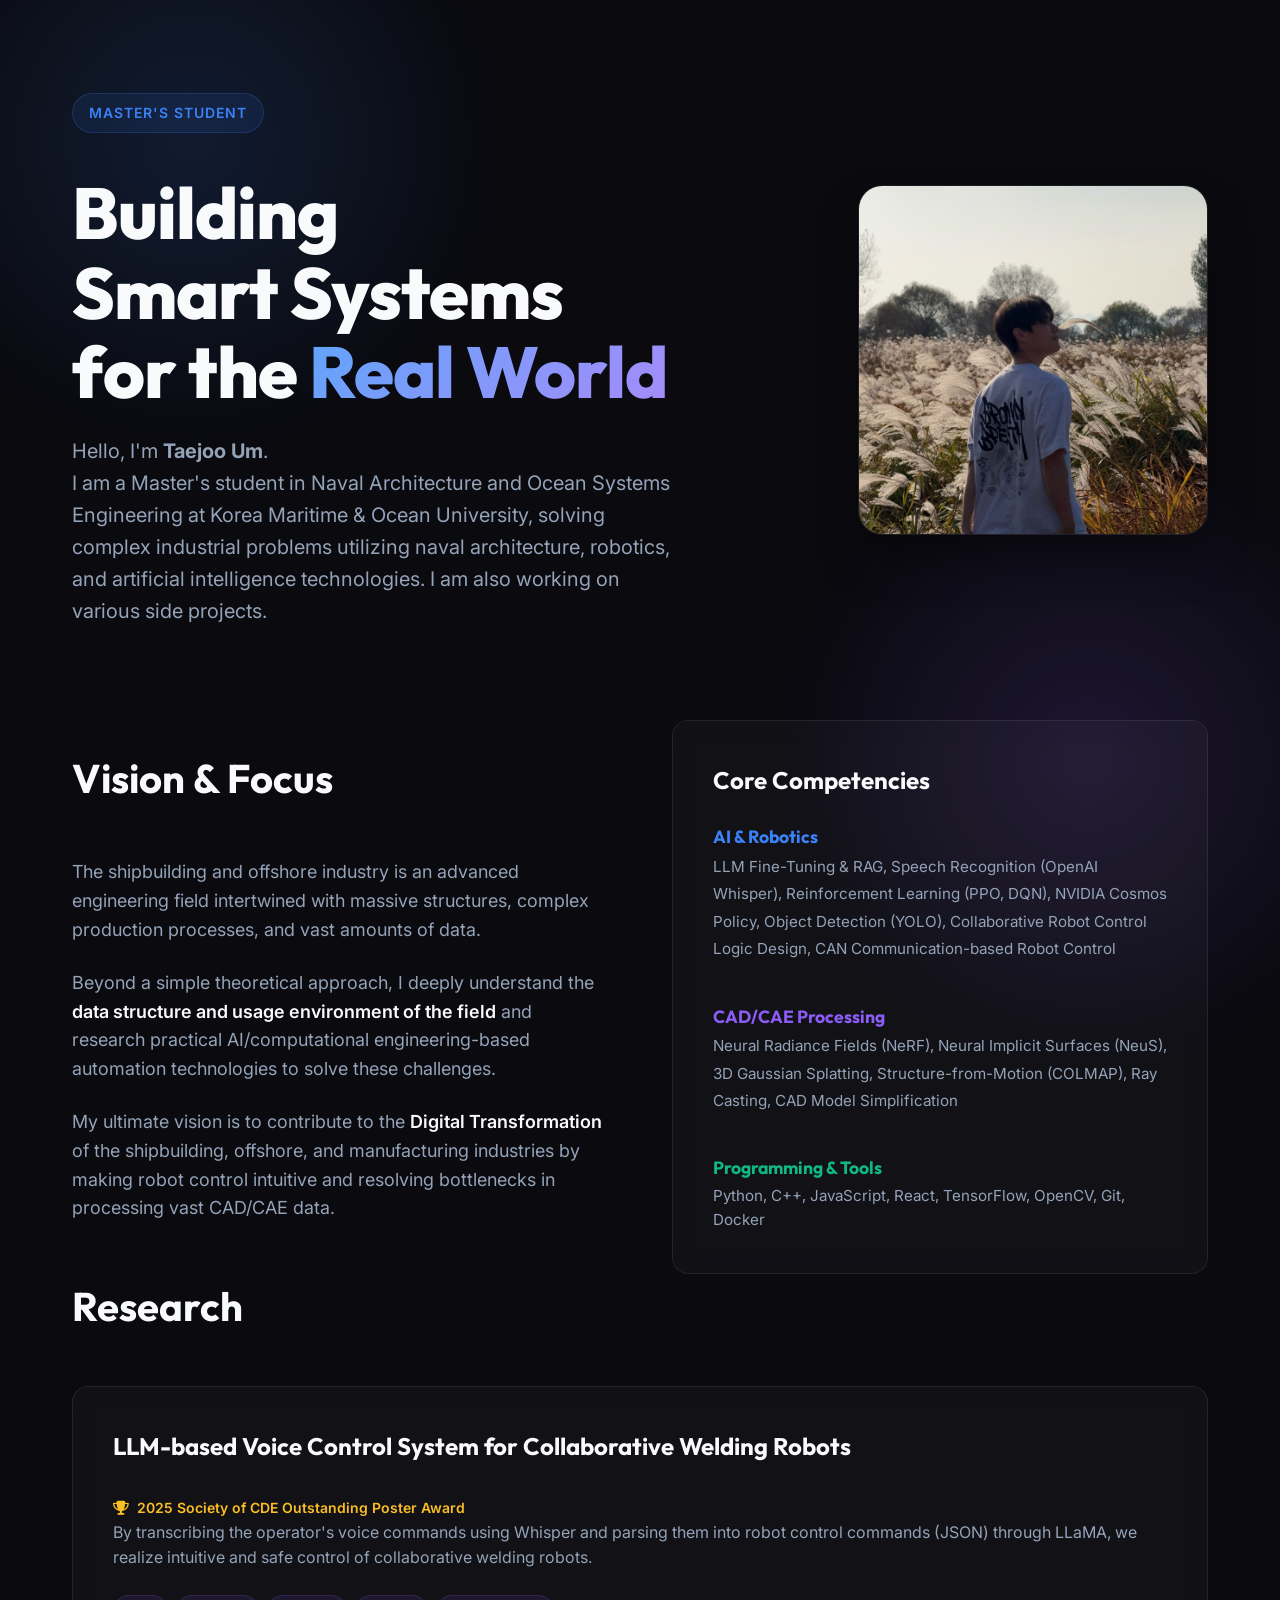
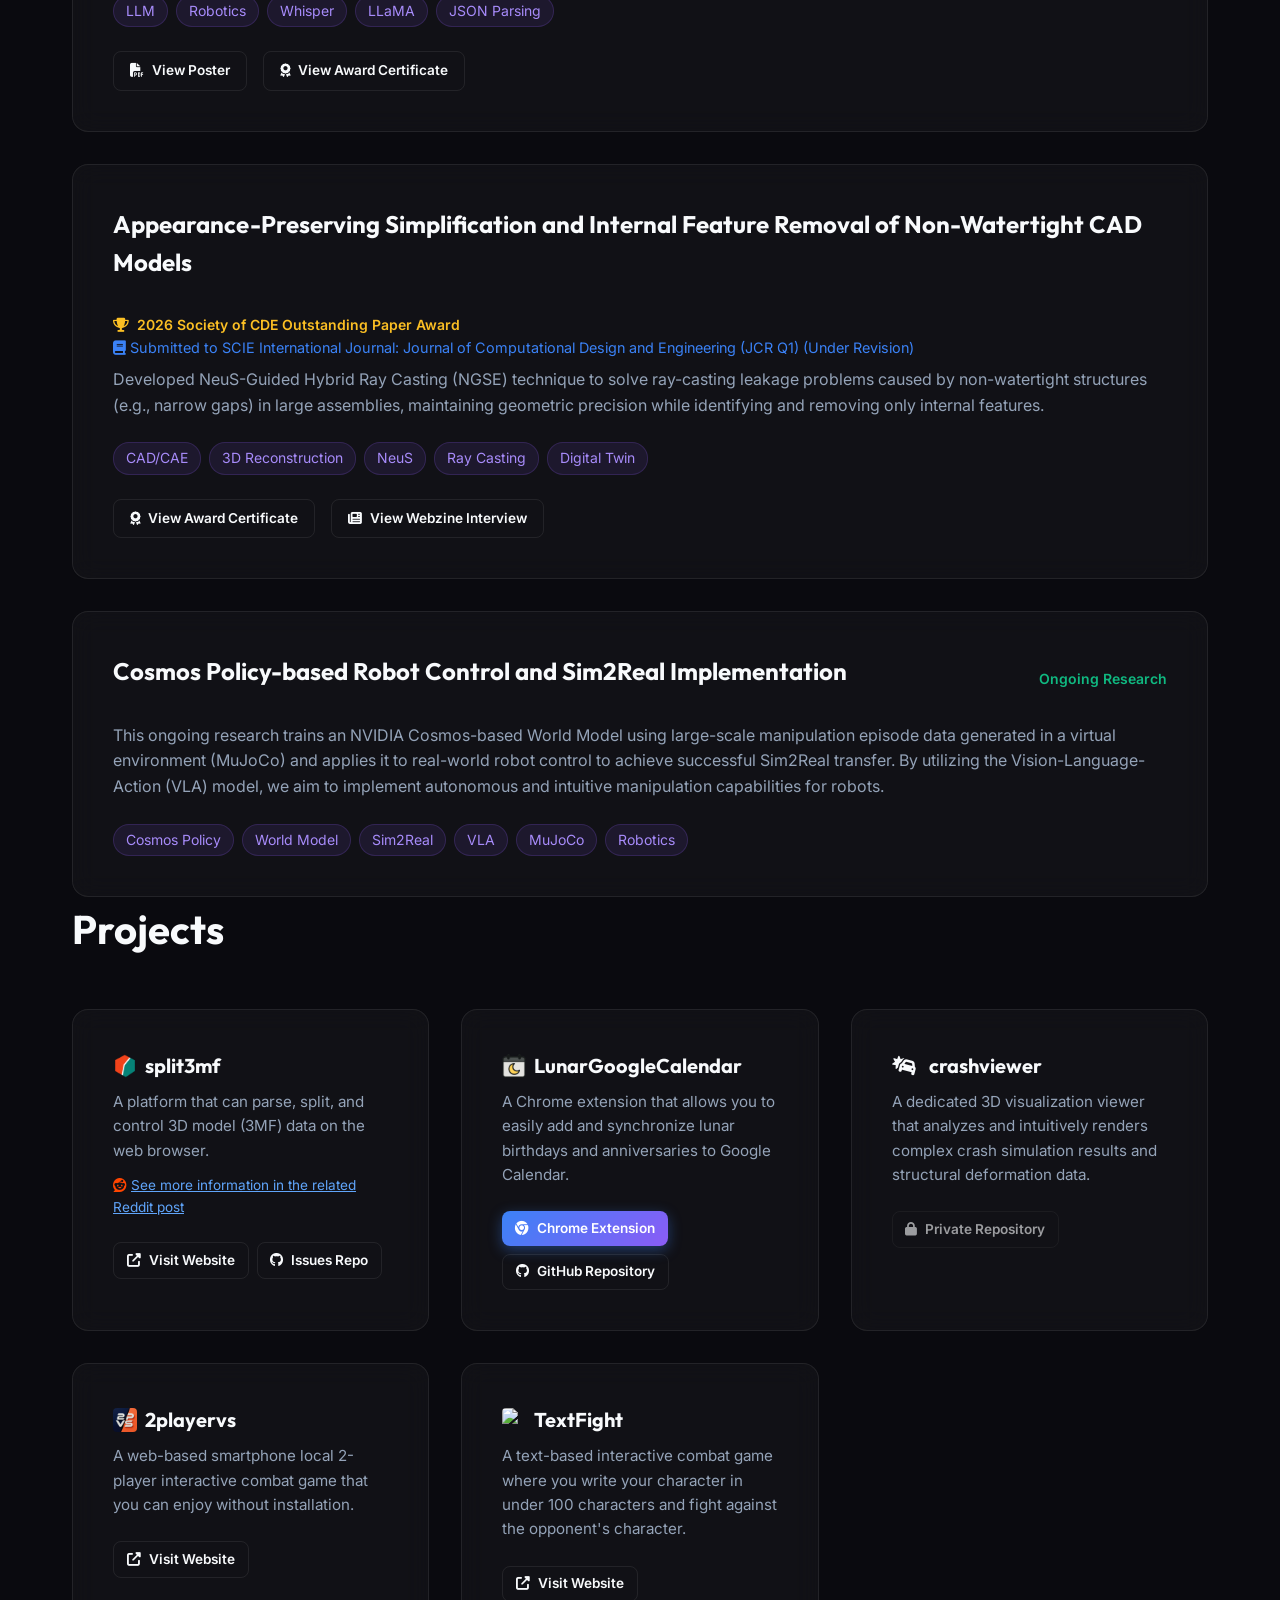
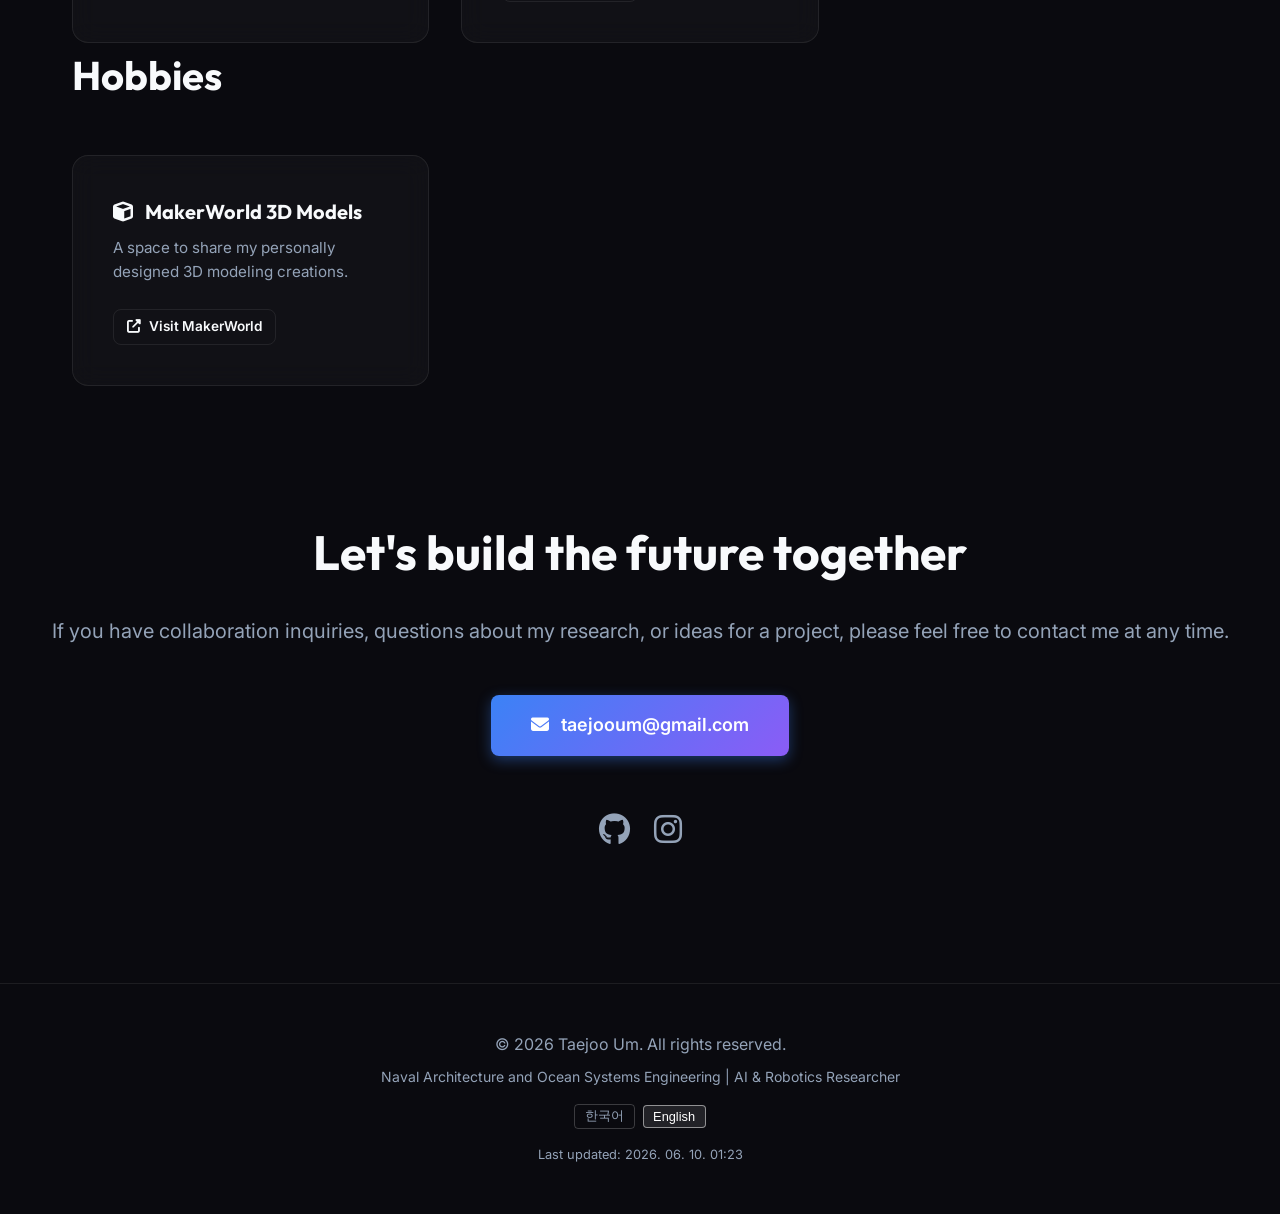
==== index.html @ 73b15ae3 "Adjust spacing in Core Competencies" ====
<!DOCTYPE html>
<html lang="ko">
<head>
    <meta charset="UTF-8">
    <meta name="viewport" content="width=device-width, initial-scale=1.0">
    <title>Taejoo Um | Portfolio</title>
    <meta name="description" content="Taejoo Um (엄태주) - 조선해양시스템공학전공 석사과정. AI 기반 로봇 제어 및 CAD/CAE 데이터 처리 연구 포트폴리오.">
    <link rel="stylesheet" href="index.css">
    <!-- FontAwesome for icons -->
    <link rel="stylesheet" href="https://cdnjs.cloudflare.com/ajax/libs/font-awesome/6.4.0/css/all.min.css">
    <style>
        html[lang="ko"] .lang-en { display: none !important; }
        html[lang="en"] .lang-ko { display: none !important; }
        
        .footer-lang-selector {
            display: flex;
            justify-content: center;
            align-items: center;
            margin-top: 1rem;
            gap: 0.5rem;
        }
        .footer-lang-btn {
            background: transparent;
            border: 1px solid rgba(255,255,255,0.2);
            color: var(--text-secondary);
            padding: 0.2rem 0.6rem;
            border-radius: 4px;
            cursor: pointer;
            font-size: 0.8rem;
            transition: all 0.3s ease;
        }
        .footer-lang-btn.active {
            background: rgba(255,255,255,0.1);
            color: white;
            border-color: rgba(255,255,255,0.5);
        }
        .footer-lang-btn:hover:not(.active) {
            color: white;
            border-color: rgba(255,255,255,0.4);
        }
    </style>
</head>
<body>
    <div class="bg-gradient-glow"></div>
    <div class="bg-gradient-glow-2"></div>



    <main>
        <!-- Hero Section -->
        <section class="hero container">
            <div class="hero-content">
                <div class="badge">Master's Student</div>
                <h1>Building <br>Smart Systems<br>for the <span class="gradient-text">Real World</span></h1>
                <p class="lang-ko">
                    안녕하세요, <strong>엄태주</strong>입니다.<br>
                    국립한국해양대학교 조선해양시스템공학전공 석사과정으로, 조선공학, 로봇공학, 인공지능 기술들을 활용해서 실제 산업 현장의 복잡한 문제를 해결합니다. 또한 여러 사이드 프로젝트를 진행중입니다.
                </p>
                <p class="lang-en">
                    Hello, I'm <strong>Taejoo Um</strong>.<br>
                    I am a Master's student in Naval Architecture and Ocean Systems Engineering at Korea Maritime & Ocean University, solving complex industrial problems utilizing naval architecture, robotics, and artificial intelligence technologies. I am also working on various side projects.
                </p>
            </div>
            <div class="profile-wrapper">
                <img src="profile.jpg" alt="엄태주 프로필 사진">
            </div>
        </section>

        <!-- Vision Section -->
        <section class="container vision-section">
            <div class="vision-grid">
                <div class="vision-text">
                    <h2 class="section-title">Vision & Focus</h2>
                    <p class="lang-ko">
                        조선해양 산업은 거대한 규모의 구조물, 복잡한 생산 공정, 방대한 데이터가 얽혀있는 고도화된 엔지니어링 분야입니다. 
                    </p>
                    <p class="lang-en">
                        The shipbuilding and offshore industry is an advanced engineering field intertwined with massive structures, complex production processes, and vast amounts of data.
                    </p>
                    <p class="lang-ko">
                        저는 단순한 이론적 접근을 넘어, <span class="highlight">현장의 데이터 구조와 사용 환경을 깊이 이해</span>하고 이를 해결할 수 있는 실용적인 인공지능/계산공학 기반 자동화 기술을 연구합니다.
                    </p>
                    <p class="lang-en">
                        Beyond a simple theoretical approach, I deeply understand the <span class="highlight">data structure and usage environment of the field</span> and research practical AI/computational engineering-based automation technologies to solve these challenges.
                    </p>
                    <p class="lang-ko">
                        로봇 제어를 직관적으로 바꾸고, 방대한 CAD/CAE 데이터 처리 병목을 해소함으로써 조선해양 및 제조 산업의 <span class="highlight">디지털 전환(Digital Transformation)</span>에 기여하는 것이 저의 궁극적인 비전입니다.
                    </p>
                    <p class="lang-en">
                        My ultimate vision is to contribute to the <span class="highlight">Digital Transformation</span> of the shipbuilding, offshore, and manufacturing industries by making robot control intuitive and resolving bottlenecks in processing vast CAD/CAE data.
                    </p>
                </div>
                
                <div class="glass-card">
                    <h3 style="font-size: 1.5rem; margin-bottom: 1.5rem;">
                        <span class="lang-ko">핵심 역량</span>
                        <span class="lang-en">Core Competencies</span>
                    </h3>
                    
                    <div style="margin-bottom: 2.5rem;">
                        <h4 style="color: var(--accent-1); margin-bottom: 0.1rem; font-size: 1.1rem;">AI & Robotics</h4>
                        <p style="color: var(--text-secondary); font-size: 0.95rem; line-height: 1.8;" class="lang-ko">LLM Fine-Tuning & RAG, Speech Recognition (OpenAI Whisper), 강화학습 (PPO, DQN), NVIDIA Cosmos Policy, 객체 탐지 (YOLO), 협동 로봇 제어 로직 설계, CAN 통신 기반 로봇 제어</p>
                        <p style="color: var(--text-secondary); font-size: 0.95rem; line-height: 1.8;" class="lang-en">LLM Fine-Tuning & RAG, Speech Recognition (OpenAI Whisper), Reinforcement Learning (PPO, DQN), NVIDIA Cosmos Policy, Object Detection (YOLO), Collaborative Robot Control Logic Design, CAN Communication-based Robot Control</p>
                    </div>
                    
                    <div style="margin-bottom: 2.5rem;">
                        <h4 style="color: var(--accent-2); margin-bottom: 0.1rem; font-size: 1.1rem;">CAD/CAE Processing</h4>
                        <p style="color: var(--text-secondary); font-size: 0.95rem; line-height: 1.8;" class="lang-ko">Neural Radiance Fields (NeRF), Neural Implicit Surfaces (NeuS), 3D Gaussian Splatting, Structure-from-Motion (COLMAP), Ray Casting, CAD 데이터 경량화</p>
                        <p style="color: var(--text-secondary); font-size: 0.95rem; line-height: 1.8;" class="lang-en">Neural Radiance Fields (NeRF), Neural Implicit Surfaces (NeuS), 3D Gaussian Splatting, Structure-from-Motion (COLMAP), Ray Casting, CAD Model Simplification</p>
                    </div>
                    
                    <div>
                        <h4 style="color: #10b981; margin-bottom: 0.1rem; font-size: 1.1rem;">Programming & Tools</h4>
                        <p style="color: var(--text-secondary); font-size: 0.95rem;">Python, C++, JavaScript, React, TensorFlow, OpenCV, Git, Docker</p>
                    </div>
                </div>
            </div>
        </section>

        <!-- Research Tracks -->
        <section id="research" class="container">
            <h2 class="section-title">Research</h2>
            <div class="research-grid">
                
                <!-- Research 1 -->
                <div class="glass-card research-card">
                    <div style="display: flex; justify-content: space-between; align-items: flex-start; flex-wrap: wrap;">
                        <h3>
                            <span class="lang-ko">LLM 기반 협동 용접 로봇 음성 제어 시스템</span>
                            <span class="lang-en">LLM-based Voice Control System for Collaborative Welding Robots</span>
                        </h3>
                        <div class="award-badge">
                            <i class="fas fa-trophy"></i> 
                            <span class="lang-ko">2025 한국CDE학회 우수포스터상</span>
                            <span class="lang-en">2025 Society of CDE Outstanding Poster Award</span>
                        </div>
                    </div>
                    <p class="lang-ko">
                        작업자의 음성 명령을 Whisper로 텍스트화하고 LLaMA를 통해 로봇 제어 명령(JSON)으로 파싱하여, 직관적이고 안전한 협동 용접 로봇 제어를 실현합니다.
                    </p>
                    <p class="lang-en">
                        By transcribing the operator's voice commands using Whisper and parsing them into robot control commands (JSON) through LLaMA, we realize intuitive and safe control of collaborative welding robots.
                    </p>
                    <div class="tag-list">
                        <span class="tag">LLM</span>
                        <span class="tag">Robotics</span>
                        <span class="tag">Whisper</span>
                        <span class="tag">LLaMA</span>
                        <span class="tag">JSON Parsing</span>
                    </div>
                    <div style="margin-top: 1.5rem; display: flex; gap: 1rem; flex-wrap: wrap;">
                        <a href="2025_cde_poster.pdf" target="_blank" class="btn btn-secondary" style="font-size: 0.85rem; padding: 0.5rem 1rem;">
                            <i class="fas fa-file-pdf" style="margin-right: 0.5rem;"></i>
                            <span class="lang-ko">포스터 보기</span><span class="lang-en">View Poster</span>
                        </a>
                        <a href="2025_cde_poster_award.pdf" target="_blank" class="btn btn-secondary" style="font-size: 0.85rem; padding: 0.5rem 1rem;">
                            <i class="fas fa-award" style="margin-right: 0.5rem;"></i>
                            <span class="lang-ko">우수포스터 상장 보기</span><span class="lang-en">View Award Certificate</span>
                        </a>
                    </div>
                </div>

                <!-- Research 2 -->
                <div class="glass-card research-card">
                    <div style="display: flex; justify-content: space-between; align-items: flex-start; flex-wrap: wrap;">
                        <h3>
                            <span class="lang-ko">비수밀 CAD 모델의 외관 보존형 경량화 및 내부 형상 제거</span>
                            <span class="lang-en">Appearance-Preserving Simplification and Internal Feature Removal of Non-Watertight CAD Models</span>
                        </h3>
                        <div class="award-badge">
                            <i class="fas fa-trophy"></i> 
                            <span class="lang-ko">2026 한국CDE학회 우수논문상</span>
                            <span class="lang-en">2026 Society of CDE Outstanding Paper Award</span>
                        </div>
                    </div>
                    <p style="margin-bottom: 0.5rem; font-size: 0.9rem; color: var(--accent-1);">
                        <i class="fas fa-book"></i> 
                        <span class="lang-ko">SCIE급 국제학술지 Journal of Computational Design and Engineering (JCR Q1) 투고 (Revision 단계)</span>
                        <span class="lang-en">Submitted to SCIE International Journal: Journal of Computational Design and Engineering (JCR Q1) (Under Revision)</span>
                    </p>
                    <p class="lang-ko">
                        대규모 조립체의 비수밀 구조(미세한 틈 등)에 의한 레이캐스팅 누수 문제를 해결하는 NeuS 가이드 하이브리드 레이캐스팅(NGSE) 기법을 개발하여, 기하학적 정밀도 유지 및 내부 형상만 식별하여 제거합니다.
                    </p>
                    <p class="lang-en">
                        Developed NeuS-Guided Hybrid Ray Casting (NGSE) technique to solve ray-casting leakage problems caused by non-watertight structures (e.g., narrow gaps) in large assemblies, maintaining geometric precision while identifying and removing only internal features.
                    </p>
                    <div class="tag-list">
                        <span class="tag">CAD/CAE</span>
                        <span class="tag">3D Reconstruction</span>
                        <span class="tag">NeuS</span>
                        <span class="tag">Ray Casting</span>
                        <span class="tag">Digital Twin</span>
                    </div>
                    <div style="margin-top: 1.5rem; display: flex; gap: 1rem; flex-wrap: wrap;">
                        <a href="2026_cde_paper_award.pdf" target="_blank" class="btn btn-secondary" style="font-size: 0.85rem; padding: 0.5rem 1rem;">
                            <i class="fas fa-award" style="margin-right: 0.5rem;"></i>
                            <span class="lang-ko">우수논문 상장 보기</span><span class="lang-en">View Award Certificate</span>
                        </a>
                        <a href="https://webzine.cde.or.kr/webzine/sub.html?md_no=248" target="_blank" class="btn btn-secondary" style="font-size: 0.85rem; padding: 0.5rem 1rem;">
                            <i class="fas fa-newspaper" style="margin-right: 0.5rem;"></i>
                            <span class="lang-ko">웹진 인터뷰 기사 보기</span><span class="lang-en">View Webzine Interview</span>
                        </a>
                    </div>
                </div>

                <!-- Research 3 -->
                <div class="glass-card research-card">
                    <div style="display: flex; justify-content: space-between; align-items: flex-start; flex-wrap: wrap;">
                        <h3>
                            <span class="lang-ko">Cosmos Policy 기반 로봇 제어 및 Sim2Real 구현</span>
                            <span class="lang-en">Cosmos Policy-based Robot Control and Sim2Real Implementation</span>
                        </h3>
                        <div class="award-badge" style="background: transparent; color: #10b981; border: none; padding-left: 0; padding-right: 0;">
                            <span class="lang-ko">진행 중인 연구</span>
                            <span class="lang-en">Ongoing Research</span>
                        </div>
                    </div>
                    <p class="lang-ko" style="margin-top: 1rem;">
                        가상 환경(MuJoCo)에서 생성된 대규모 조작 에피소드 데이터를 통해 NVIDIA Cosmos 기반의 월드 모델(World Model)을 학습시키고, 이를 실제 환경의 로봇 제어에 적용하여 성공적인 Sim2Real 전이를 달성하는 연구입니다. 비전-언어-행동(VLA) 모델을 활용하여 로봇의 자율적이고 직관적인 조작 능력을 구현하는 것을 목표로 현재 진행 중입니다.
                    </p>
                    <p class="lang-en" style="margin-top: 1rem;">
                        This ongoing research trains an NVIDIA Cosmos-based World Model using large-scale manipulation episode data generated in a virtual environment (MuJoCo) and applies it to real-world robot control to achieve successful Sim2Real transfer. By utilizing the Vision-Language-Action (VLA) model, we aim to implement autonomous and intuitive manipulation capabilities for robots.
                    </p>
                    <div class="tag-list">
                        <span class="tag">Cosmos Policy</span>
                        <span class="tag">World Model</span>
                        <span class="tag">Sim2Real</span>
                        <span class="tag">VLA</span>
                        <span class="tag">MuJoCo</span>
                        <span class="tag">Robotics</span>
                    </div>
                </div>

            </div>
        </section>

        <!-- Projects Grid -->
        <section id="projects" class="container">
            <h2 class="section-title">Projects</h2>
            <div class="projects-grid">
                
                <div class="glass-card project-card">
                    <h3 style="display: flex; align-items: center;"><img src="site-logo.png" alt="split3mf Logo" style="width: 1.5rem; height: 1.5rem; margin-right: 0.5rem; border-radius: 4px;"> split3mf</h3>
                    <p style="margin-bottom: 0.75rem;" class="lang-ko">웹 브라우저 상에서 3D 모델(3MF) 데이터를 파싱하고 분할/제어할 수 있는 플랫폼입니다.</p>
                    <p style="margin-bottom: 0.75rem;" class="lang-en">A platform that can parse, split, and control 3D model (3MF) data on the web browser.</p>
                    <p style="font-size: 0.85rem; margin-bottom: 1.5rem;">
                        <i class="fab fa-reddit" style="color: #ff4500;"></i> 
                        <a href="https://www.reddit.com/r/BambuLab/comments/1u0bobr/browserbased_tool_for_splitting_painted_3mf/" target="_blank" style="color: #60a5fa; text-decoration: underline;">
                            <span class="lang-ko">관련 Reddit 게시글에서 더 많은 정보 보기</span>
                            <span class="lang-en">See more information in the related Reddit post</span>
                        </a>
                    </p>
                    <div style="display: flex; gap: 0.5rem; flex-wrap: wrap;">
                        <a href="https://split3mf.com" target="_blank" class="btn btn-secondary" style="font-size: 0.85rem; padding: 0.4rem 0.8rem; width: auto;">
                            <i class="fas fa-external-link-alt" style="margin-right: 0.5rem;"></i>
                            <span class="lang-ko">웹사이트 방문</span><span class="lang-en">Visit Website</span>
                        </a>
                        <a href="https://github.com/utj947/split3mf-issues" target="_blank" class="btn btn-secondary" style="font-size: 0.85rem; padding: 0.4rem 0.8rem; width: auto;">
                            <i class="fab fa-github" style="margin-right: 0.5rem;"></i>
                            <span class="lang-ko">이슈 레포지토리</span><span class="lang-en">Issues Repo</span>
                        </a>
                    </div>
                </div>

                <div class="glass-card project-card">
                    <h3 style="display: flex; align-items: center;"><img src="Lunar2Googlecalendar/icons/icon128.png" alt="LunarGoogleCalendar Logo" style="width: 1.5rem; height: 1.5rem; margin-right: 0.5rem; border-radius: 4px;"> LunarGoogleCalendar</h3>
                    <p style="margin-bottom: 1.5rem;" class="lang-ko">음력 생일 및 기념일을 구글 캘린더에 간편하게 추가하고 동기화할 수 있는 크롬 확장 프로그램입니다.</p>
                    <p style="margin-bottom: 1.5rem;" class="lang-en">A Chrome extension that allows you to easily add and synchronize lunar birthdays and anniversaries to Google Calendar.</p>
                    <div style="display: flex; gap: 0.5rem; flex-wrap: wrap;">
                        <a href="https://chromewebstore.google.com/detail/%EC%9D%8C%EB%A0%A5-%EC%83%9D%EC%9D%BC-%EA%B5%AC%EA%B8%80%EC%BA%98%EB%A6%B0%EB%8D%94-%EC%B6%94%EA%B0%80%EA%B8%B0/mgogeiiklhbnfgbpmpbebaidhgngikhj?hl=ko&utm_source=ext_sidebar" target="_blank" class="btn btn-primary" style="font-size: 0.85rem; padding: 0.4rem 0.8rem; width: auto;">
                            <i class="fab fa-chrome" style="margin-right: 0.5rem;"></i>
                            <span class="lang-ko">Chrome 확장 앱</span><span class="lang-en">Chrome Extension</span>
                        </a>
                        <a href="https://github.com/utj947/lunargooglecalendar" target="_blank" class="btn btn-secondary" style="font-size: 0.85rem; padding: 0.4rem 0.8rem; width: auto;">
                            <i class="fab fa-github" style="margin-right: 0.5rem;"></i>
                            <span class="lang-ko">GitHub 레포지토리</span><span class="lang-en">GitHub Repository</span>
                        </a>
                    </div>
                </div>

                <div class="glass-card project-card">
                    <h3><i class="fas fa-car-crash" style="margin-right: 0.5rem;"></i> crashviewer</h3>
                    <p style="margin-bottom: 1.5rem;" class="lang-ko">복잡한 충돌 시뮬레이션 결과와 구조 변형 데이터를 분석하고 직관적으로 렌더링하는 3D 시각화 전용 뷰어입니다.</p>
                    <p style="margin-bottom: 1.5rem;" class="lang-en">A dedicated 3D visualization viewer that analyzes and intuitively renders complex crash simulation results and structural deformation data.</p>
                    <div style="display: flex; gap: 0.5rem; flex-wrap: wrap;">
                        <span class="btn btn-secondary" style="font-size: 0.85rem; padding: 0.4rem 0.8rem; width: auto; opacity: 0.6; cursor: not-allowed;"><i class="fas fa-lock" style="margin-right: 0.5rem;"></i>Private Repository</span>
                    </div>
                </div>

                <div class="glass-card project-card">
                    <h3 style="display: flex; align-items: center;"><img src="2pvs_logo.jpg" alt="2playervs Logo" style="width: 1.5rem; height: 1.5rem; margin-right: 0.5rem; border-radius: 4px;"> 2playervs</h3>
                    <p style="margin-bottom: 1.5rem;" class="lang-ko">별도 설치 없이 즐길 수 있는 웹 기반 스마트폰 로컬 2인용 인터랙티브 대전 게임입니다.</p>
                    <p style="margin-bottom: 1.5rem;" class="lang-en">A web-based smartphone local 2-player interactive combat game that you can enjoy without installation.</p>
                    <div style="display: flex; gap: 0.5rem; flex-wrap: wrap;">
                        <a href="https://2playervs.com" target="_blank" class="btn btn-secondary" style="font-size: 0.85rem; padding: 0.4rem 0.8rem; width: auto;">
                            <i class="fas fa-external-link-alt" style="margin-right: 0.5rem;"></i>
                            <span class="lang-ko">웹사이트 방문</span><span class="lang-en">Visit Website</span>
                        </a>
                    </div>
                </div>

                <div class="glass-card project-card">
                    <h3 style="display: flex; align-items: center;"><img src="https://textfight.io/favicon.ico" alt="TextFight Logo" style="width: 1.5rem; height: 1.5rem; margin-right: 0.5rem; border-radius: 4px;"> TextFight</h3>
                    <p style="margin-bottom: 1.5rem;" class="lang-ko">100글자 이내로 자신의 캐릭터를 적고, 상대가 적은 캐릭터와 텍스트 기반의 인터랙티브 대전 게임입니다.</p>
                    <p style="margin-bottom: 1.5rem;" class="lang-en">A text-based interactive combat game where you write your character in under 100 characters and fight against the opponent's character.</p>
                    <div style="display: flex; gap: 0.5rem; flex-wrap: wrap;">
                        <a href="https://textfight.io" target="_blank" class="btn btn-secondary" style="font-size: 0.85rem; padding: 0.4rem 0.8rem; width: auto;">
                            <i class="fas fa-external-link-alt" style="margin-right: 0.5rem;"></i>
                            <span class="lang-ko">웹사이트 방문</span><span class="lang-en">Visit Website</span>
                        </a>
                    </div>
                </div>

            </div>
        </section>

        <!-- Hobbies Section -->
        <section id="hobbies" class="container">
            <h2 class="section-title">Hobbies</h2>
            <div class="projects-grid">
                <div class="glass-card project-card">
                    <h3><i class="fas fa-cube" style="margin-right: 0.5rem;"></i> MakerWorld 3D Models</h3>
                    <p style="margin-bottom: 1.5rem;" class="lang-ko">개인적으로 디자인한 3D 모델링 창작물을 공유하는 공간입니다.</p>
                    <p style="margin-bottom: 1.5rem;" class="lang-en">A space to share my personally designed 3D modeling creations.</p>
                    <div style="display: flex; gap: 0.5rem; flex-wrap: wrap;">
                        <a href="https://makerworld.com/ko/@TaeJoo" target="_blank" class="btn btn-secondary" style="font-size: 0.85rem; padding: 0.4rem 0.8rem; width: auto;">
                            <i class="fas fa-external-link-alt" style="margin-right: 0.5rem;"></i>
                            <span class="lang-ko">MakerWorld 방문</span><span class="lang-en">Visit MakerWorld</span>
                        </a>
                    </div>
                </div>
            </div>
        </section>

        <!-- Contact Section -->
        <section id="contact" class="container contact-section">
            <h2>Let's build the future together</h2>
            <p class="lang-ko">협업 문의, 연구 내용 관련 질문, 또는 프로젝트에 대한 아이디어가 있으시다면 언제든 연락주세요.</p>
            <p class="lang-en">If you have collaboration inquiries, questions about my research, or ideas for a project, please feel free to contact me at any time.</p>
            <a href="mailto:taejooum@gmail.com" class="btn btn-primary" style="font-size: 1.125rem; padding: 1rem 2.5rem;">
                <i class="fas fa-envelope" style="margin-right: 0.75rem;"></i> taejooum@gmail.com
            </a>
            <div style="margin-top: 3rem; display: flex; justify-content: center; gap: 1.5rem;">
                <a href="https://github.com/utj947" target="_blank" style="color: var(--text-secondary); font-size: 2rem;">
                    <i class="fab fa-github hover:text-white transition-colors"></i>
                </a>
                <a href="https://www.instagram.com/joo._.taejoo?igsh=eXQ4dWJzZmVuMDI4&utm_source=qr" target="_blank" style="color: var(--text-secondary); font-size: 2rem;">
                    <i class="fab fa-instagram hover:text-white transition-colors"></i>
                </a>
            </div>
        </section>

    </main>

    <footer>
        <div class="container">
            <p>&copy; 2026 Taejoo Um. All rights reserved.</p>
            <p style="font-size: 0.875rem; margin-top: 0.5rem;">
                Naval Architecture and Ocean Systems Engineering | AI & Robotics Researcher
            </p>
            <div class="footer-lang-selector">
                <button class="footer-lang-btn active" onclick="setLanguage('ko')" id="btn-ko">한국어</button>
                <button class="footer-lang-btn" onclick="setLanguage('en')" id="btn-en">English</button>
            </div>
            <p id="last-updated" style="font-size: 0.8rem; color: var(--text-secondary); text-align: center; margin-top: 1rem;">
                <span class="lang-ko">마지막 업데이트 : 2026. 06. 10. 01:23</span>
                <span class="lang-en">Last updated: 2026. 06. 10. 01:23</span>
            </p>
        </div>
    </footer>

    <script>
        function setLanguage(lang) {
            document.documentElement.lang = lang;
            if (lang === 'ko') {
                document.getElementById('btn-ko').classList.add('active');
                document.getElementById('btn-en').classList.remove('active');
            } else {
                document.getElementById('btn-en').classList.add('active');
                document.getElementById('btn-ko').classList.remove('active');
            }
            
            // Save preference to localStorage
            try {
                localStorage.setItem('preferredLanguage', lang);
            } catch(e) {}
        }
        
        // Load preference on start
        window.addEventListener('DOMContentLoaded', () => {
            let targetLang = 'en'; // Default to English
            
            // Check browser language first
            const browserLang = navigator.language || navigator.userLanguage || '';
            if (browserLang.toLowerCase().startsWith('ko')) {
                targetLang = 'ko';
            }
            
            // Override with user preference if it exists
            try {
                const savedLang = localStorage.getItem('preferredLanguage');
                if (savedLang === 'ko' || savedLang === 'en') {
                    targetLang = savedLang;
                }
            } catch(e) {}
            
            setLanguage(targetLang);
        });
    </script>
</body>
</html>
---- index.css ----
@import url('https://fonts.googleapis.com/css2?family=Inter:wght@300;400;500;600;700;800&family=Outfit:wght@400;600;800&display=swap');

:root {
  --bg-primary: #0a0a0f;
  --bg-secondary: #12131c;
  --text-primary: #f8fafc;
  --text-secondary: #94a3b8;
  --accent-1: #3b82f6;
  --accent-2: #8b5cf6;
  --glass-bg: rgba(255, 255, 255, 0.03);
  --glass-border: rgba(255, 255, 255, 0.08);
}

* {
  margin: 0;
  padding: 0;
  box-sizing: border-box;
}

body {
  font-family: 'Inter', sans-serif;
  background-color: var(--bg-primary);
  color: var(--text-primary);
  line-height: 1.6;
  overflow-x: hidden;
}

h1, h2, h3, h4, h5, h6 {
  font-family: 'Outfit', sans-serif;
}

a {
  text-decoration: none;
  color: inherit;
  transition: all 0.3s ease;
}

.container {
  max-width: 1200px;
  margin: 0 auto;
  padding: 0 2rem;
}

/* Background Effects */
.bg-gradient-glow {
  position: fixed;
  top: -20vh;
  left: -10vw;
  width: 50vw;
  height: 50vw;
  background: radial-gradient(circle, rgba(59, 130, 246, 0.15) 0%, rgba(10, 10, 15, 0) 70%);
  border-radius: 50%;
  z-index: -1;
  pointer-events: none;
}

.bg-gradient-glow-2 {
  position: fixed;
  bottom: -20vh;
  right: -10vw;
  width: 50vw;
  height: 50vw;
  background: radial-gradient(circle, rgba(139, 92, 246, 0.15) 0%, rgba(10, 10, 15, 0) 70%);
  border-radius: 50%;
  z-index: -1;
  pointer-events: none;
}

/* Header & Nav */
header {
  padding: 2rem 0;
  position: relative;
  z-index: 10;
}

.nav-container {
  display: flex;
  justify-content: space-between;
  align-items: center;
}

.logo {
  font-size: 1.5rem;
  font-weight: 800;
  letter-spacing: -0.5px;
  background: linear-gradient(to right, var(--text-primary), var(--text-secondary));
  -webkit-background-clip: text;
  -webkit-text-fill-color: transparent;
}

/* Hero Section */
.hero {
  min-height: 80vh;
  display: flex;
  align-items: center;
  justify-content: space-between;
  gap: 3rem;
  position: relative;
}

.hero-content {
  display: flex;
  flex-direction: column;
  gap: 1.5rem;
  flex: 1;
  max-width: 700px;
  animation: fadeUp 1s cubic-bezier(0.16, 1, 0.3, 1) forwards;
}

.badge {
  display: inline-block;
  padding: 0.5rem 1rem;
  background: rgba(59, 130, 246, 0.1);
  color: var(--accent-1);
  border: 1px solid rgba(59, 130, 246, 0.2);
  border-radius: 2rem;
  font-size: 0.875rem;
  font-weight: 600;
  text-transform: uppercase;
  letter-spacing: 1px;
  width: fit-content;
  margin-bottom: 1rem;
}

.hero h1 {
  font-size: 4.5rem;
  font-weight: 800;
  line-height: 1.1;
  letter-spacing: -1px;
}

.gradient-text {
  background: linear-gradient(135deg, #60a5fa 0%, #a78bfa 100%);
  -webkit-background-clip: text;
  -webkit-text-fill-color: transparent;
}

.hero p {
  font-size: 1.25rem;
  color: var(--text-secondary);
  max-width: 600px;
}

.cta-group {
  display: flex;
  gap: 1rem;
  margin-top: 1.5rem;
}

.btn {
  padding: 0.875rem 2rem;
  border-radius: 0.5rem;
  font-weight: 600;
  font-size: 1rem;
  cursor: pointer;
  transition: all 0.3s ease;
  display: inline-flex;
  align-items: center;
  justify-content: center;
}

.btn-primary {
  background: linear-gradient(135deg, var(--accent-1) 0%, var(--accent-2) 100%);
  color: white;
  border: none;
  box-shadow: 0 4px 14px 0 rgba(59, 130, 246, 0.39);
}

.btn-primary:hover {
  transform: translateY(-2px);
  box-shadow: 0 6px 20px rgba(59, 130, 246, 0.5);
}

.btn-secondary {
  background: transparent;
  color: var(--text-primary);
  border: 1px solid var(--glass-border);
}

.btn-secondary:hover {
  background: var(--glass-bg);
  border-color: rgba(255,255,255,0.2);
}

/* Profile Image */
.profile-wrapper {
  position: relative;
  width: 350px;
  height: 350px;
  flex-shrink: 0;
  border-radius: 24px;
  overflow: hidden;
  box-shadow: 0 25px 50px -12px rgba(0, 0, 0, 0.5);
  border: 1px solid var(--glass-border);
  opacity: 0;
  animation: fadeLeft 1.2s cubic-bezier(0.16, 1, 0.3, 1) 0.3s forwards;
}

.profile-wrapper img {
  width: 100%;
  height: 100%;
  object-fit: cover;
  transition: transform 0.5s ease;
}

.profile-wrapper:hover img {
  transform: scale(1.05);
}

/* Sections */
section {
  padding: 6rem 0;
  position: relative;
}

.section-title {
  font-size: 2.5rem;
  margin-bottom: 3rem;
  font-weight: 700;
}

/* About / Vision */
.vision-grid {
  display: grid;
  grid-template-columns: 1fr 1fr;
  gap: 4rem;
  align-items: center;
}

.vision-text p {
  font-size: 1.125rem;
  color: var(--text-secondary);
  margin-bottom: 1.5rem;
}

.highlight {
  color: var(--text-primary);
  font-weight: 600;
}

/* Cards / Glassmorphism */
.glass-card {
  background: var(--glass-bg);
  backdrop-filter: blur(12px);
  border: 1px solid var(--glass-border);
  border-radius: 1rem;
  padding: 2.5rem;
  transition: all 0.4s cubic-bezier(0.16, 1, 0.3, 1);
  position: relative;
  overflow: hidden;
}

.glass-card::before {
  content: '';
  position: absolute;
  top: 0;
  left: 0;
  width: 100%;
  height: 1px;
  background: linear-gradient(90deg, transparent, rgba(255,255,255,0.2), transparent);
  opacity: 0;
  transition: opacity 0.4s ease;
}

.glass-card:hover {
  transform: translateY(-5px);
  background: rgba(255, 255, 255, 0.05);
  box-shadow: 0 20px 40px rgba(0,0,0,0.4);
}

.glass-card:hover::before {
  opacity: 1;
}

/* Research Tracks */
.research-grid {
  display: grid;
  grid-template-columns: 1fr;
  gap: 2rem;
}

.research-card h3 {
  font-size: 1.5rem;
  margin-bottom: 1rem;
  color: var(--text-primary);
}

.research-card p {
  color: var(--text-secondary);
  margin-bottom: 1.5rem;
}

.tag-list {
  display: flex;
  flex-wrap: wrap;
  gap: 0.5rem;
  margin-top: 1rem;
}

.tag {
  background: rgba(139, 92, 246, 0.1);
  color: #a78bfa;
  padding: 0.25rem 0.75rem;
  border-radius: 1rem;
  font-size: 0.875rem;
  border: 1px solid rgba(139, 92, 246, 0.2);
}

.award-badge {
  display: inline-flex;
  align-items: center;
  gap: 0.5rem;
  color: #fbbf24;
  font-size: 0.875rem;
  font-weight: 600;
  margin-top: 1rem;
}

/* Projects Grid */
.projects-grid {
  display: grid;
  grid-template-columns: repeat(auto-fill, minmax(300px, 1fr));
  gap: 2rem;
}

.project-card h3 {
  font-size: 1.25rem;
  margin-bottom: 0.5rem;
}

.project-card p {
  color: var(--text-secondary);
  font-size: 0.95rem;
}

/* Contact */
.contact-section {
  text-align: center;
  padding: 8rem 0;
}

.contact-section h2 {
  font-size: 3rem;
  margin-bottom: 1.5rem;
}

.contact-section p {
  color: var(--text-secondary);
  font-size: 1.25rem;
  margin-bottom: 3rem;
}

/* Footer */
footer {
  border-top: 1px solid var(--glass-border);
  padding: 3rem 0;
  text-align: center;
  color: var(--text-secondary);
}

/* Animations */
@keyframes fadeUp {
  from { opacity: 0; transform: translateY(30px); }
  to { opacity: 1; transform: translateY(0); }
}

@keyframes fadeLeft {
  from { opacity: 0; transform: translateX(30px); }
  to { opacity: 1; transform: translateX(0); }
}

/* Responsive */
@media (max-width: 992px) {
  .hero {
    flex-direction: column-reverse;
    justify-content: center;
    align-items: center;
    text-align: left;
    gap: 2rem;
    padding-top: 2rem;
  }
  .hero-content {
    align-items: flex-start;
  }
  .hero h1 { font-size: 2.75rem; }
  
  .profile-wrapper { 
    position: relative;
    right: auto;
    top: auto;
    transform: none;
    width: 200px;
    height: 200px;
    margin: 0 auto;
    animation: fadeUp 1.2s cubic-bezier(0.16, 1, 0.3, 1) 0.1s forwards;
  }

  .cta-group {
    justify-content: center;
  }

  .vision-grid { grid-template-columns: 1fr; gap: 2rem; }
}

@media (max-width: 768px) {
  .hero { padding-top: 1.5rem; gap: 1.5rem; min-height: auto; padding-bottom: 3rem; }
  .hero h1 { font-size: 2rem; }
  .hero p { font-size: 0.95rem; }
  
  section { padding: 3rem 0; }
  .section-title { font-size: 1.75rem; margin-bottom: 2rem; }
  
  .profile-wrapper {
    width: 150px;
    height: 150px;
  }

  .glass-card { padding: 1.5rem; }
  .vision-grid { gap: 1.5rem; }
  .vision-text p { font-size: 0.95rem; margin-bottom: 1rem; }
  .glass-card h3 { font-size: 1.25rem !important; }
  .glass-card p { font-size: 0.85rem !important; }
  .glass-card ul { font-size: 0.85rem !important; line-height: 1.6 !important; margin-left: 1rem !important; margin-bottom: 1rem !important; }

  .research-card h3 { font-size: 1.25rem; }
  .research-card p { font-size: 0.9rem; }
  .tag { font-size: 0.75rem; padding: 0.2rem 0.5rem; }

  .project-card h3 { font-size: 1.1rem; }
  .project-card p { font-size: 0.85rem; }

  .contact-section { padding: 4rem 0; }
  .contact-section h2 { font-size: 2rem; margin-bottom: 1rem; }
  .contact-section p { font-size: 1rem; margin-bottom: 2rem; }

  .cta-group {
    flex-direction: column;
    width: 100%;
  }

  .btn {
    width: 100%;
    padding: 0.75rem 1rem;
    font-size: 0.95rem;
  }
}
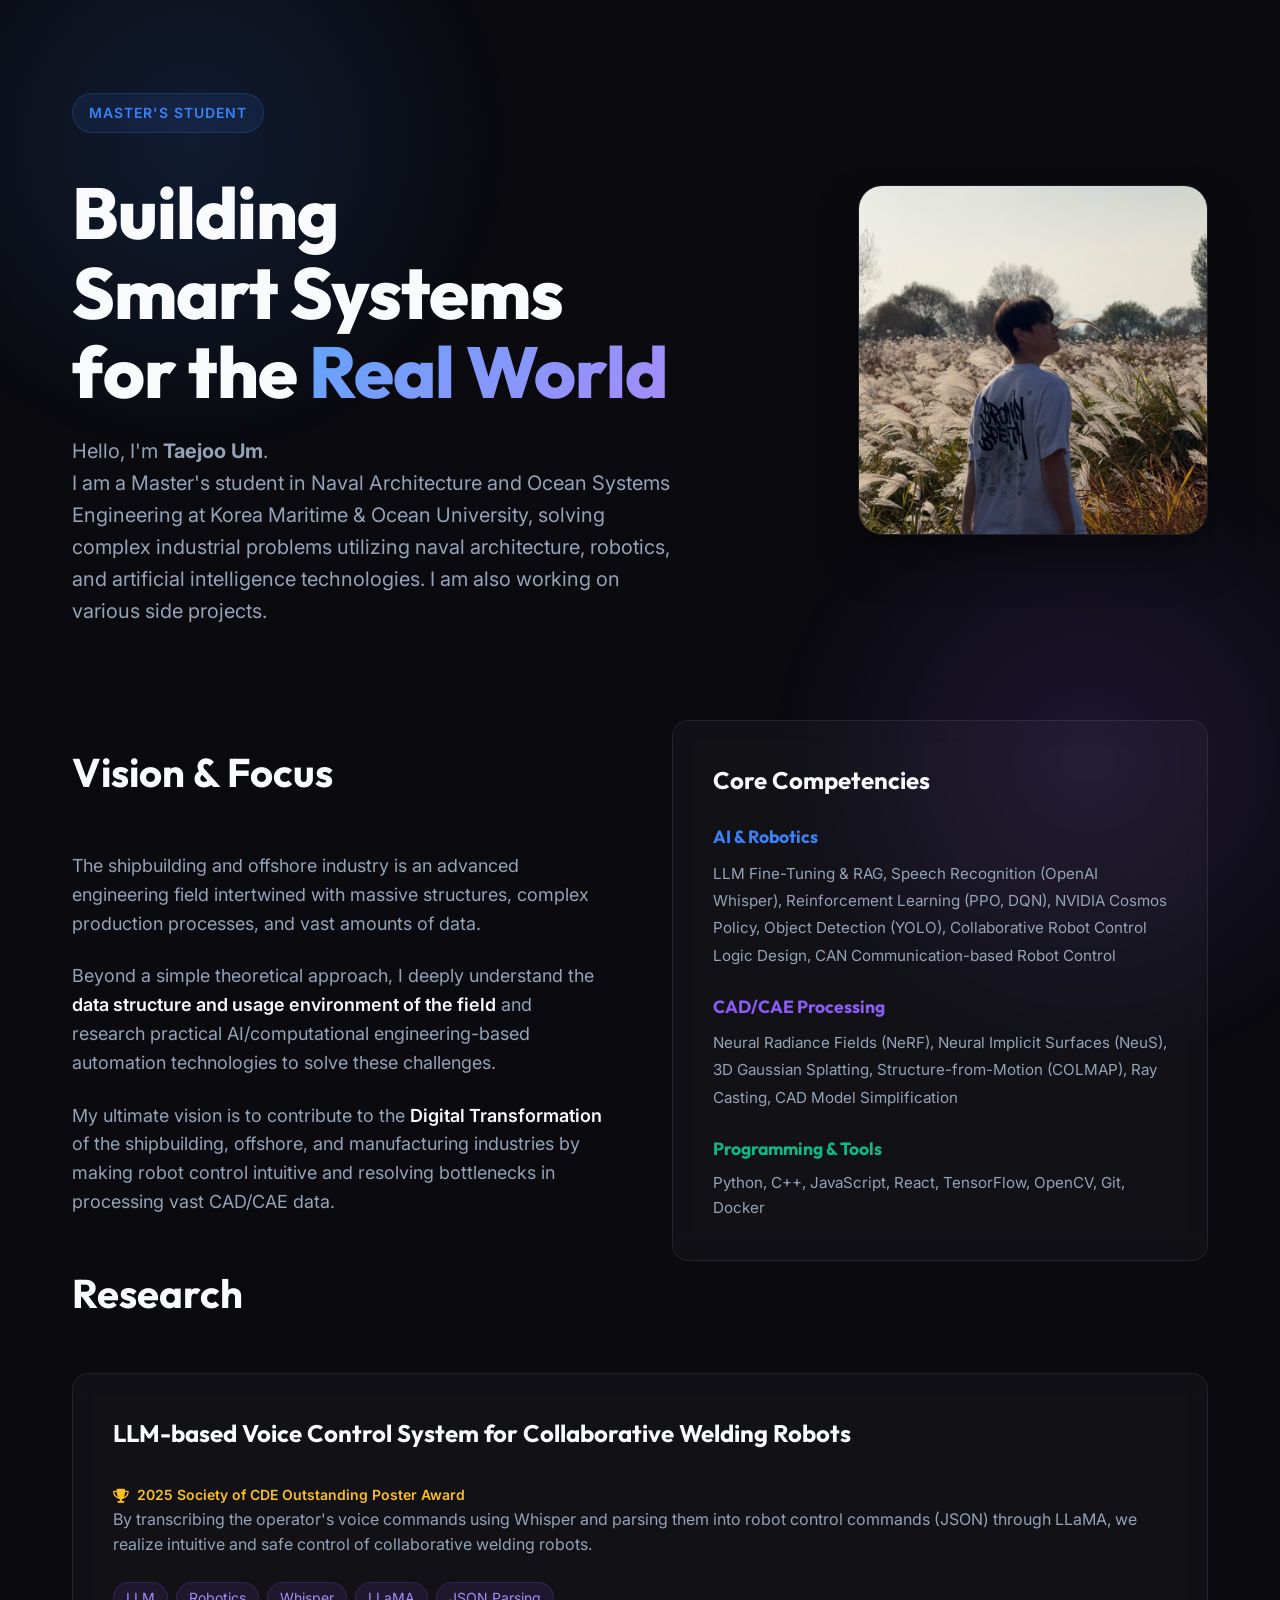
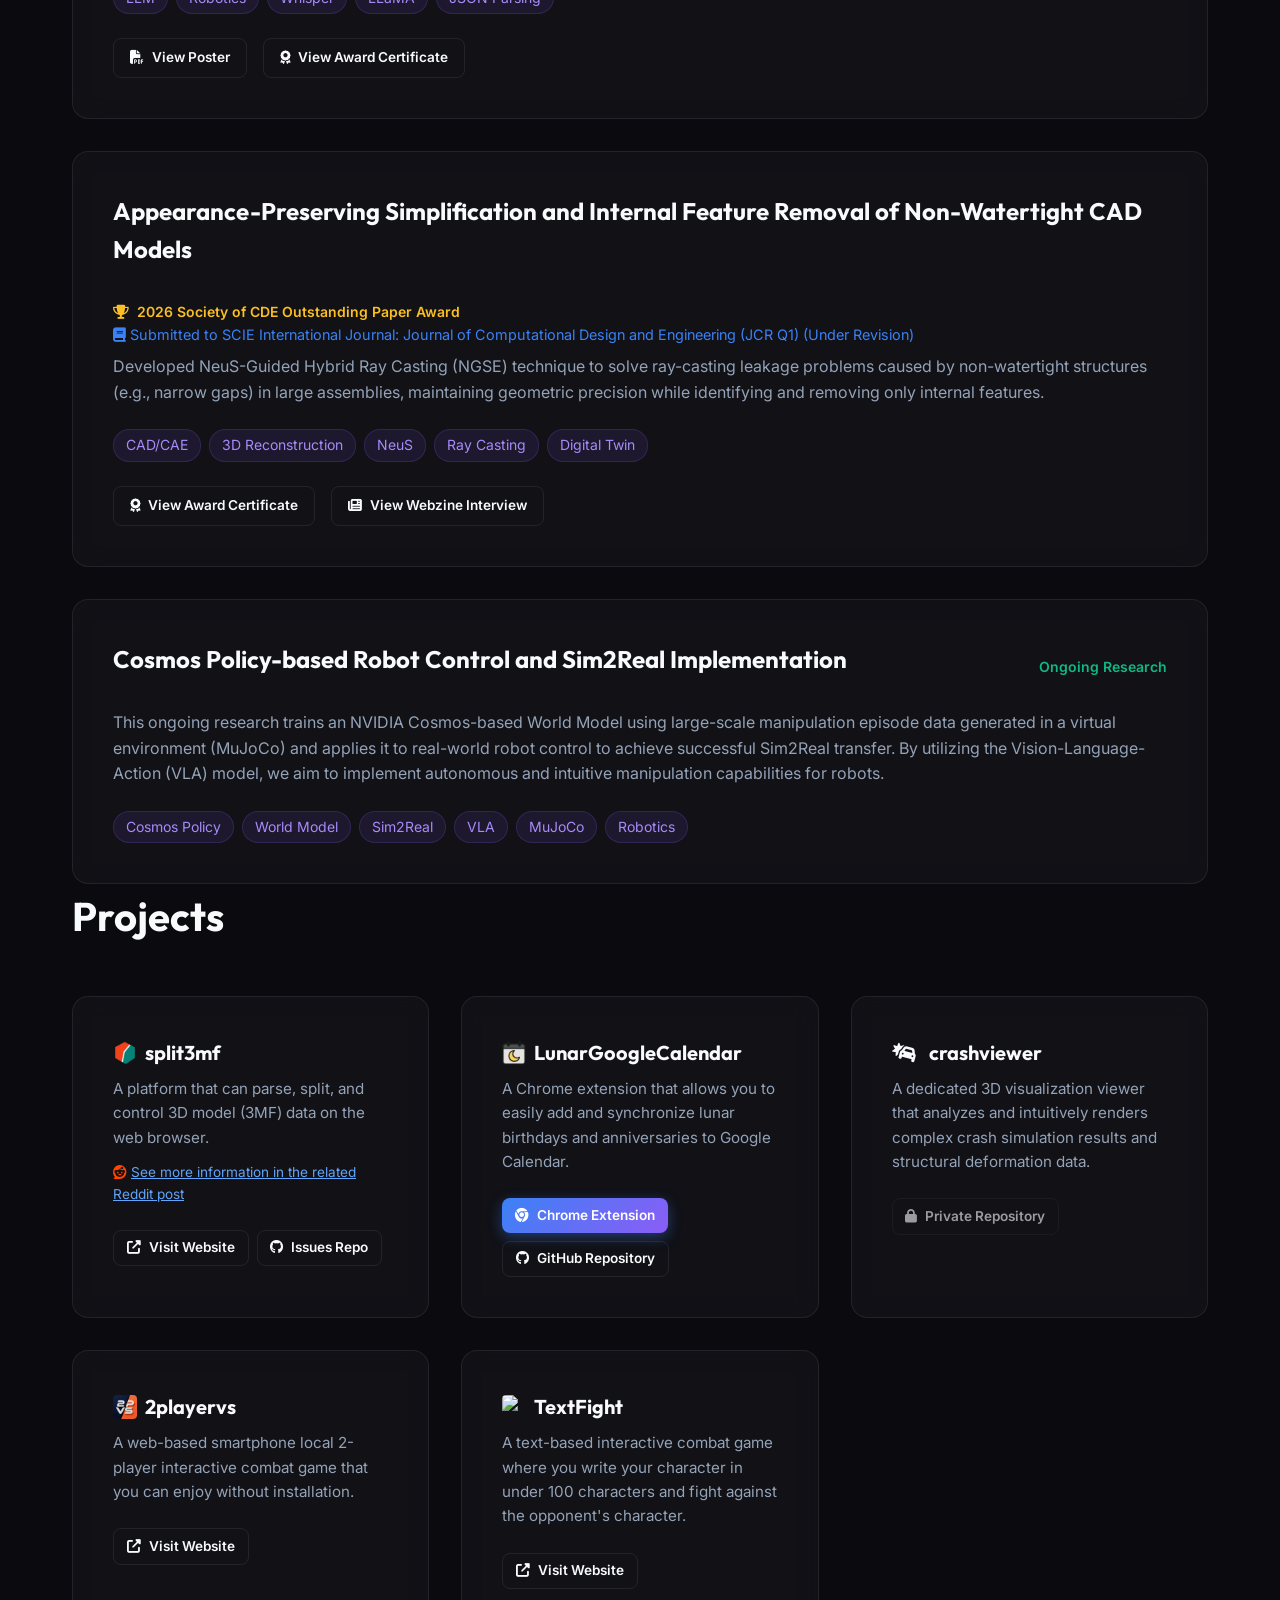
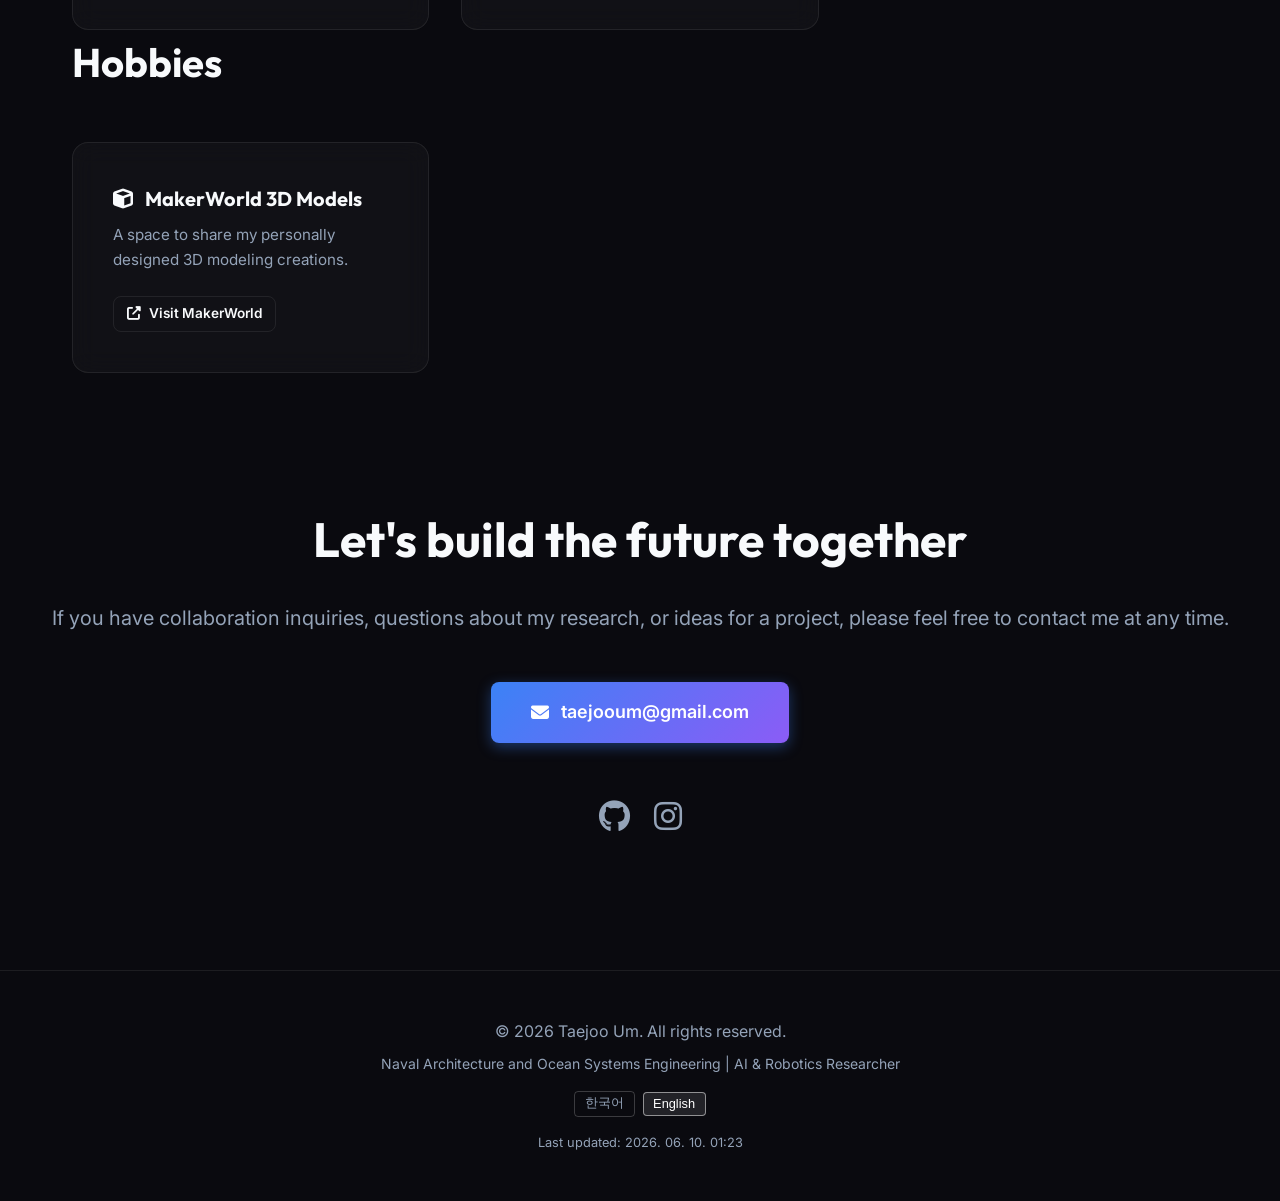
==== commit 568a6d9e: "Revert "Adjust spacing in Core Competencies" This reverts commit 73b15ae371399a457c48e0b4e33cb2a5fff" ====
--- a/index.html
+++ b/index.html
@@ -97,20 +97,20 @@
                         <span class="lang-en">Core Competencies</span>
                     </h3>
                     
-                    <div style="margin-bottom: 2.5rem;">
-                        <h4 style="color: var(--accent-1); margin-bottom: 0.1rem; font-size: 1.1rem;">AI & Robotics</h4>
+                    <div style="margin-bottom: 1.5rem;">
+                        <h4 style="color: var(--accent-1); margin-bottom: 0.5rem; font-size: 1.1rem;">AI & Robotics</h4>
                         <p style="color: var(--text-secondary); font-size: 0.95rem; line-height: 1.8;" class="lang-ko">LLM Fine-Tuning & RAG, Speech Recognition (OpenAI Whisper), 강화학습 (PPO, DQN), NVIDIA Cosmos Policy, 객체 탐지 (YOLO), 협동 로봇 제어 로직 설계, CAN 통신 기반 로봇 제어</p>
                         <p style="color: var(--text-secondary); font-size: 0.95rem; line-height: 1.8;" class="lang-en">LLM Fine-Tuning & RAG, Speech Recognition (OpenAI Whisper), Reinforcement Learning (PPO, DQN), NVIDIA Cosmos Policy, Object Detection (YOLO), Collaborative Robot Control Logic Design, CAN Communication-based Robot Control</p>
                     </div>
                     
-                    <div style="margin-bottom: 2.5rem;">
-                        <h4 style="color: var(--accent-2); margin-bottom: 0.1rem; font-size: 1.1rem;">CAD/CAE Processing</h4>
+                    <div style="margin-bottom: 1.5rem;">
+                        <h4 style="color: var(--accent-2); margin-bottom: 0.5rem; font-size: 1.1rem;">CAD/CAE Processing</h4>
                         <p style="color: var(--text-secondary); font-size: 0.95rem; line-height: 1.8;" class="lang-ko">Neural Radiance Fields (NeRF), Neural Implicit Surfaces (NeuS), 3D Gaussian Splatting, Structure-from-Motion (COLMAP), Ray Casting, CAD 데이터 경량화</p>
                         <p style="color: var(--text-secondary); font-size: 0.95rem; line-height: 1.8;" class="lang-en">Neural Radiance Fields (NeRF), Neural Implicit Surfaces (NeuS), 3D Gaussian Splatting, Structure-from-Motion (COLMAP), Ray Casting, CAD Model Simplification</p>
                     </div>
                     
                     <div>
-                        <h4 style="color: #10b981; margin-bottom: 0.1rem; font-size: 1.1rem;">Programming & Tools</h4>
+                        <h4 style="color: #10b981; margin-bottom: 0.5rem; font-size: 1.1rem;">Programming & Tools</h4>
                         <p style="color: var(--text-secondary); font-size: 0.95rem;">Python, C++, JavaScript, React, TensorFlow, OpenCV, Git, Docker</p>
                     </div>
                 </div>
--- a/index.css
+++ b/index.css
@@ -382,7 +382,11 @@
   .hero-content {
     align-items: flex-start;
   }
-  .hero h1 { font-size: 2.75rem; }
+  .hero h1 { 
+    font-size: 2.75rem;
+    text-align: center;
+    align-self: center;
+  }
   
   .profile-wrapper { 
     position: relative;
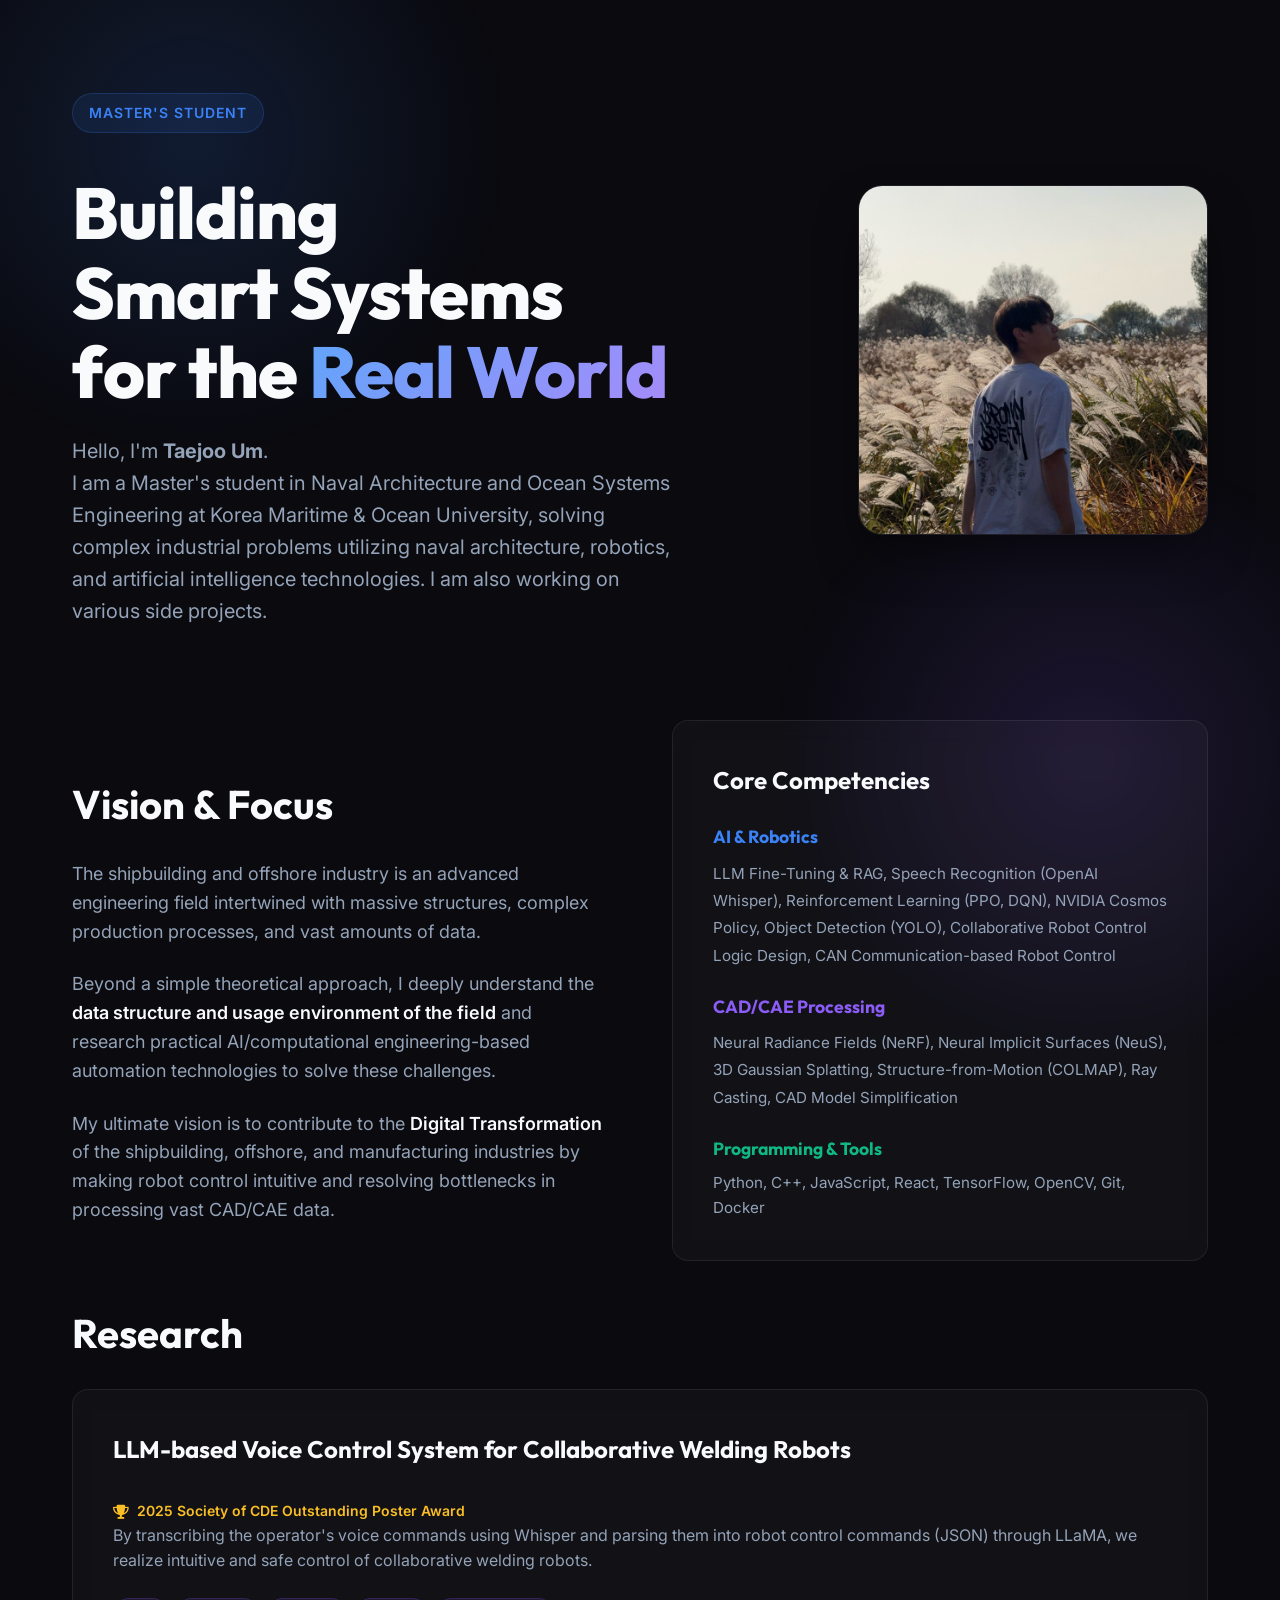
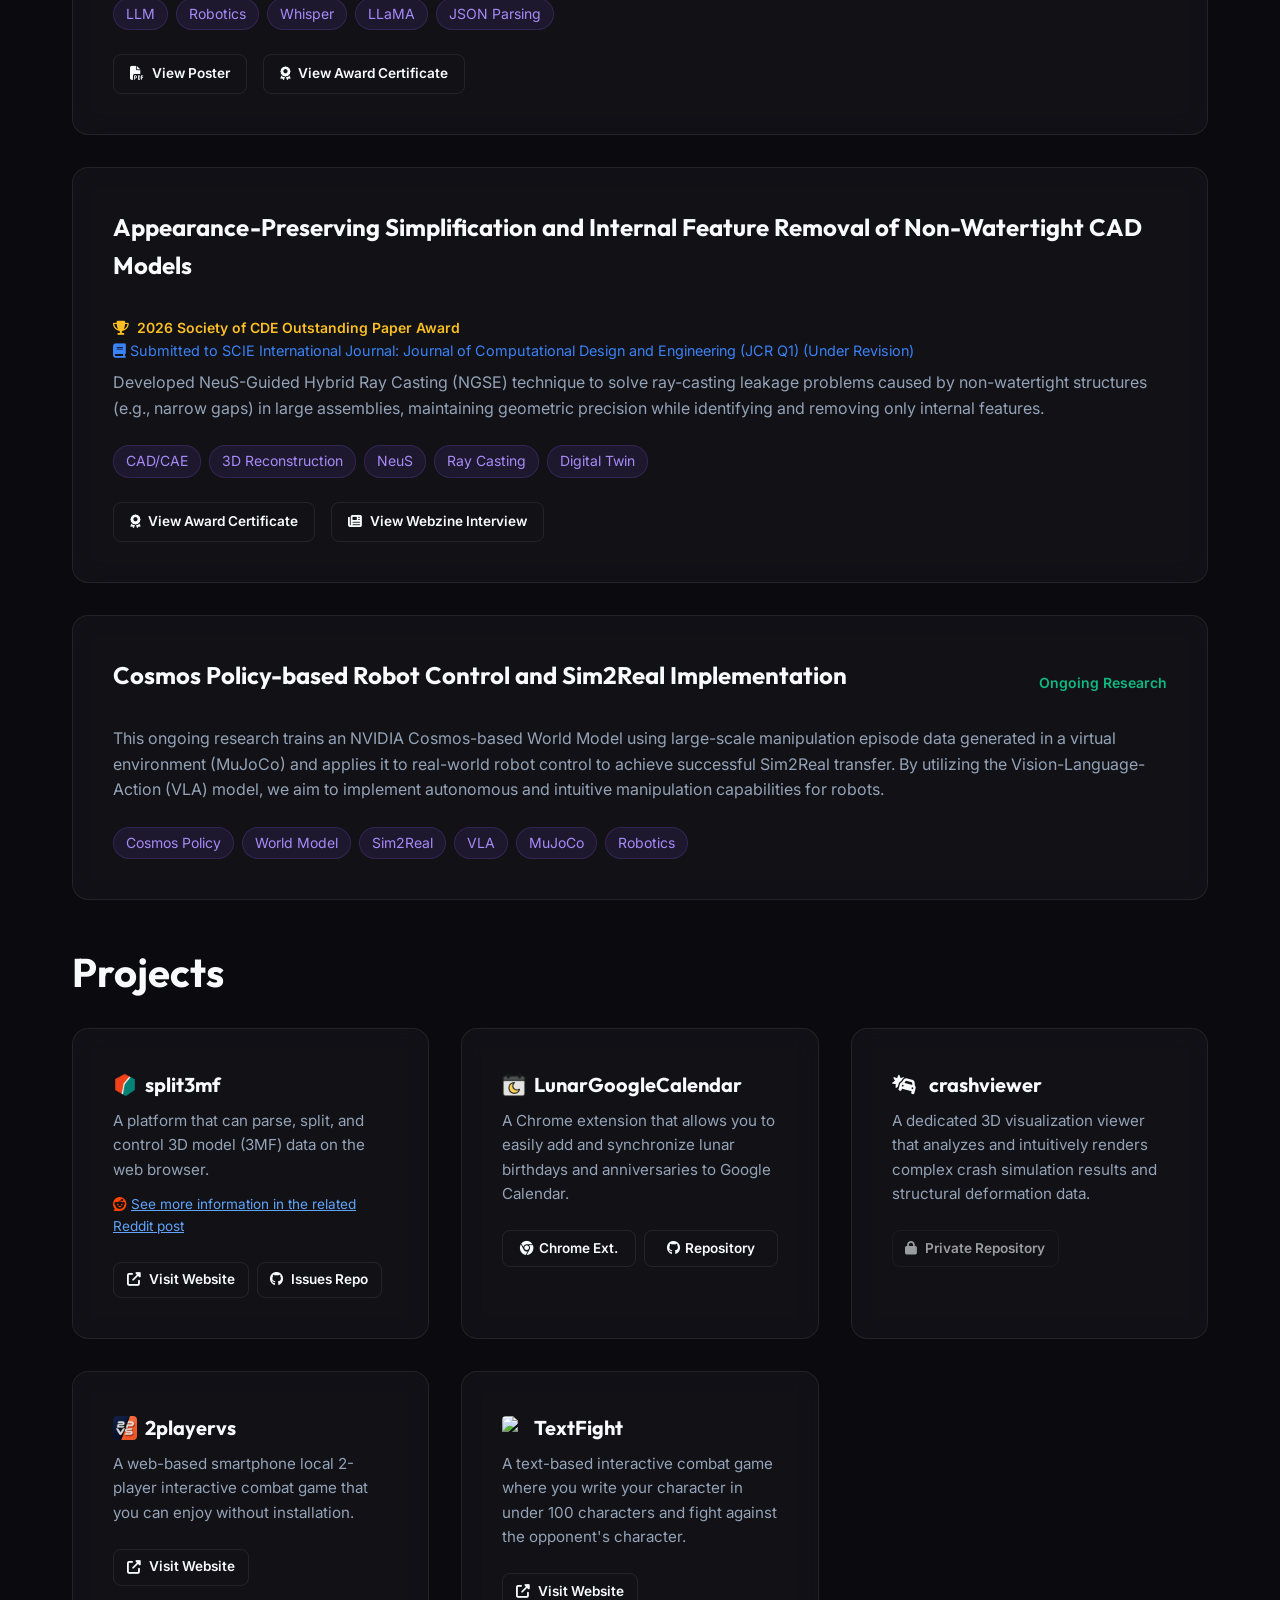
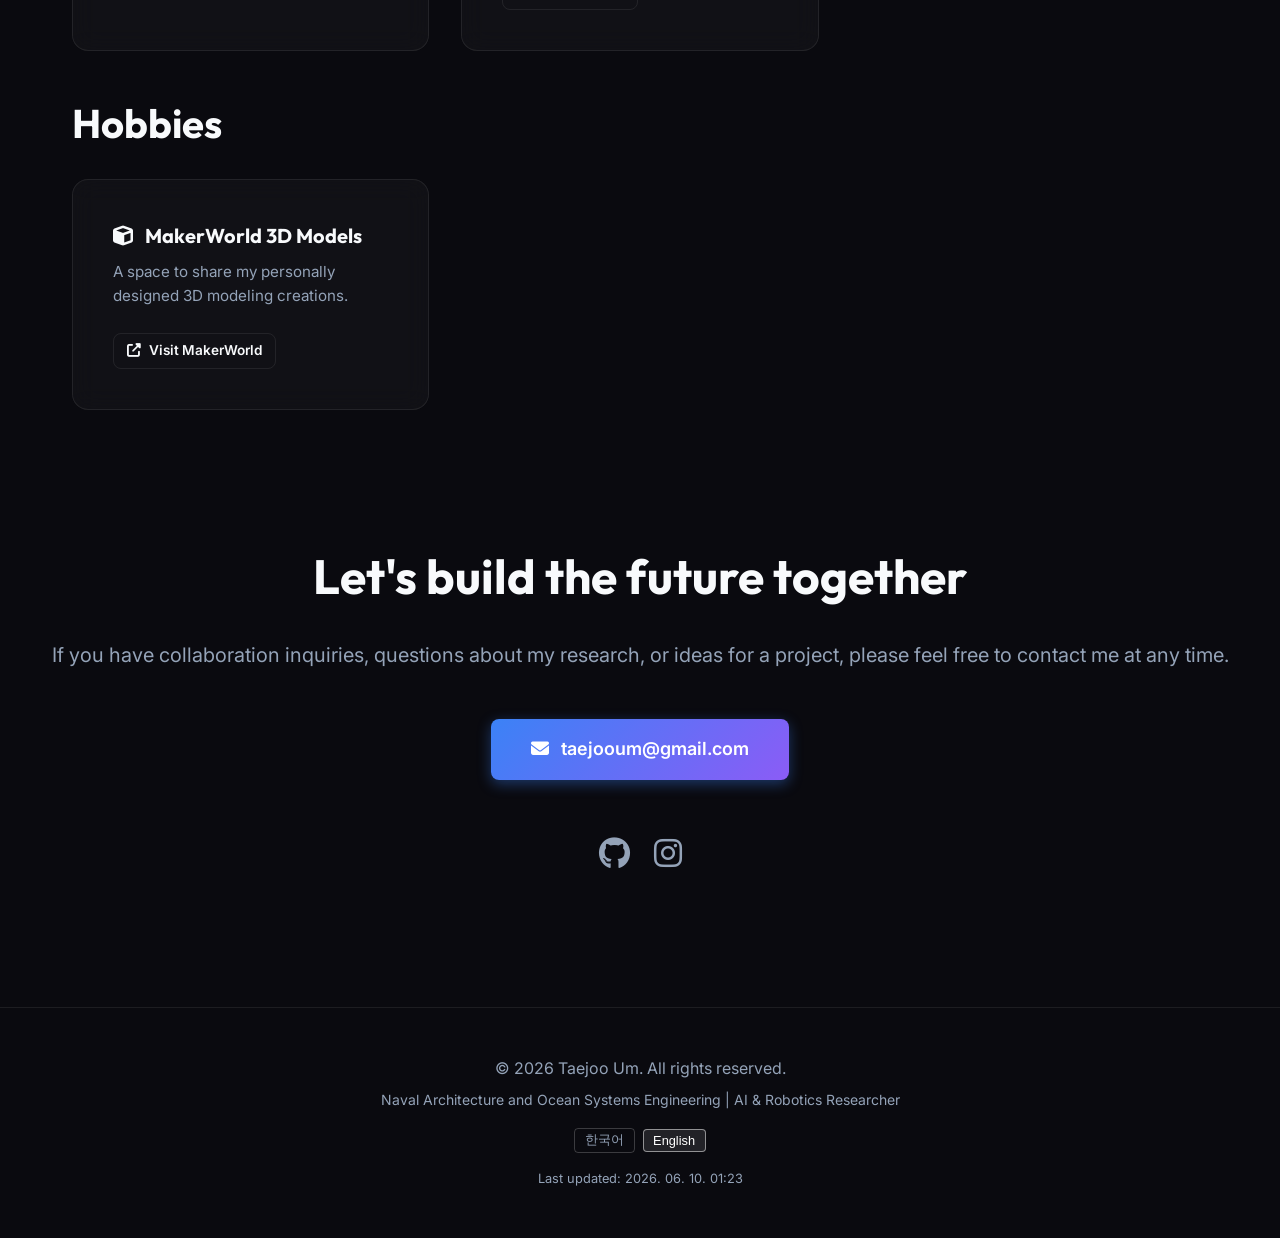
==== commit 46f9b909: "Make LunarGoogleCalendar buttons secondary and side-by-side" ====
--- a/index.html
+++ b/index.html
@@ -266,14 +266,14 @@
                     <h3 style="display: flex; align-items: center;"><img src="Lunar2Googlecalendar/icons/icon128.png" alt="LunarGoogleCalendar Logo" style="width: 1.5rem; height: 1.5rem; margin-right: 0.5rem; border-radius: 4px;"> LunarGoogleCalendar</h3>
                     <p style="margin-bottom: 1.5rem;" class="lang-ko">음력 생일 및 기념일을 구글 캘린더에 간편하게 추가하고 동기화할 수 있는 크롬 확장 프로그램입니다.</p>
                     <p style="margin-bottom: 1.5rem;" class="lang-en">A Chrome extension that allows you to easily add and synchronize lunar birthdays and anniversaries to Google Calendar.</p>
-                    <div style="display: flex; gap: 0.5rem; flex-wrap: wrap;">
-                        <a href="https://chromewebstore.google.com/detail/%EC%9D%8C%EB%A0%A5-%EC%83%9D%EC%9D%BC-%EA%B5%AC%EA%B8%80%EC%BA%98%EB%A6%B0%EB%8D%94-%EC%B6%94%EA%B0%80%EA%B8%B0/mgogeiiklhbnfgbpmpbebaidhgngikhj?hl=ko&utm_source=ext_sidebar" target="_blank" class="btn btn-primary" style="font-size: 0.85rem; padding: 0.4rem 0.8rem; width: auto;">
-                            <i class="fab fa-chrome" style="margin-right: 0.5rem;"></i>
-                            <span class="lang-ko">Chrome 확장 앱</span><span class="lang-en">Chrome Extension</span>
-                        </a>
-                        <a href="https://github.com/utj947/lunargooglecalendar" target="_blank" class="btn btn-secondary" style="font-size: 0.85rem; padding: 0.4rem 0.8rem; width: auto;">
-                            <i class="fab fa-github" style="margin-right: 0.5rem;"></i>
-                            <span class="lang-ko">GitHub 레포지토리</span><span class="lang-en">GitHub Repository</span>
+                    <div style="display: flex; gap: 0.5rem; flex-wrap: nowrap;">
+                        <a href="https://chromewebstore.google.com/detail/%EC%9D%8C%EB%A0%A5-%EC%83%9D%EC%9D%BC-%EA%B5%AC%EA%B8%80%EC%BA%98%EB%A6%B0%EB%8D%94-%EC%B6%94%EA%B0%80%EA%B8%B0/mgogeiiklhbnfgbpmpbebaidhgngikhj?hl=ko&utm_source=ext_sidebar" target="_blank" class="btn btn-secondary" style="font-size: 0.85rem; padding: 0.4rem 0.5rem; flex: 1; justify-content: center; white-space: nowrap;">
+                            <i class="fab fa-chrome" style="margin-right: 0.3rem;"></i>
+                            <span class="lang-ko">Chrome 확장앱</span><span class="lang-en">Chrome Ext.</span>
+                        </a>
+                        <a href="https://github.com/utj947/lunargooglecalendar" target="_blank" class="btn btn-secondary" style="font-size: 0.85rem; padding: 0.4rem 0.5rem; flex: 1; justify-content: center; white-space: nowrap;">
+                            <i class="fab fa-github" style="margin-right: 0.3rem;"></i>
+                            <span class="lang-ko">레포지토리</span><span class="lang-en">Repository</span>
                         </a>
                     </div>
                 </div>
--- a/index.css
+++ b/index.css
@@ -215,7 +215,8 @@
 
 .section-title {
   font-size: 2.5rem;
-  margin-bottom: 3rem;
+  margin-top: 2.5rem;
+  margin-bottom: 1.5rem;
   font-weight: 700;
 }
 
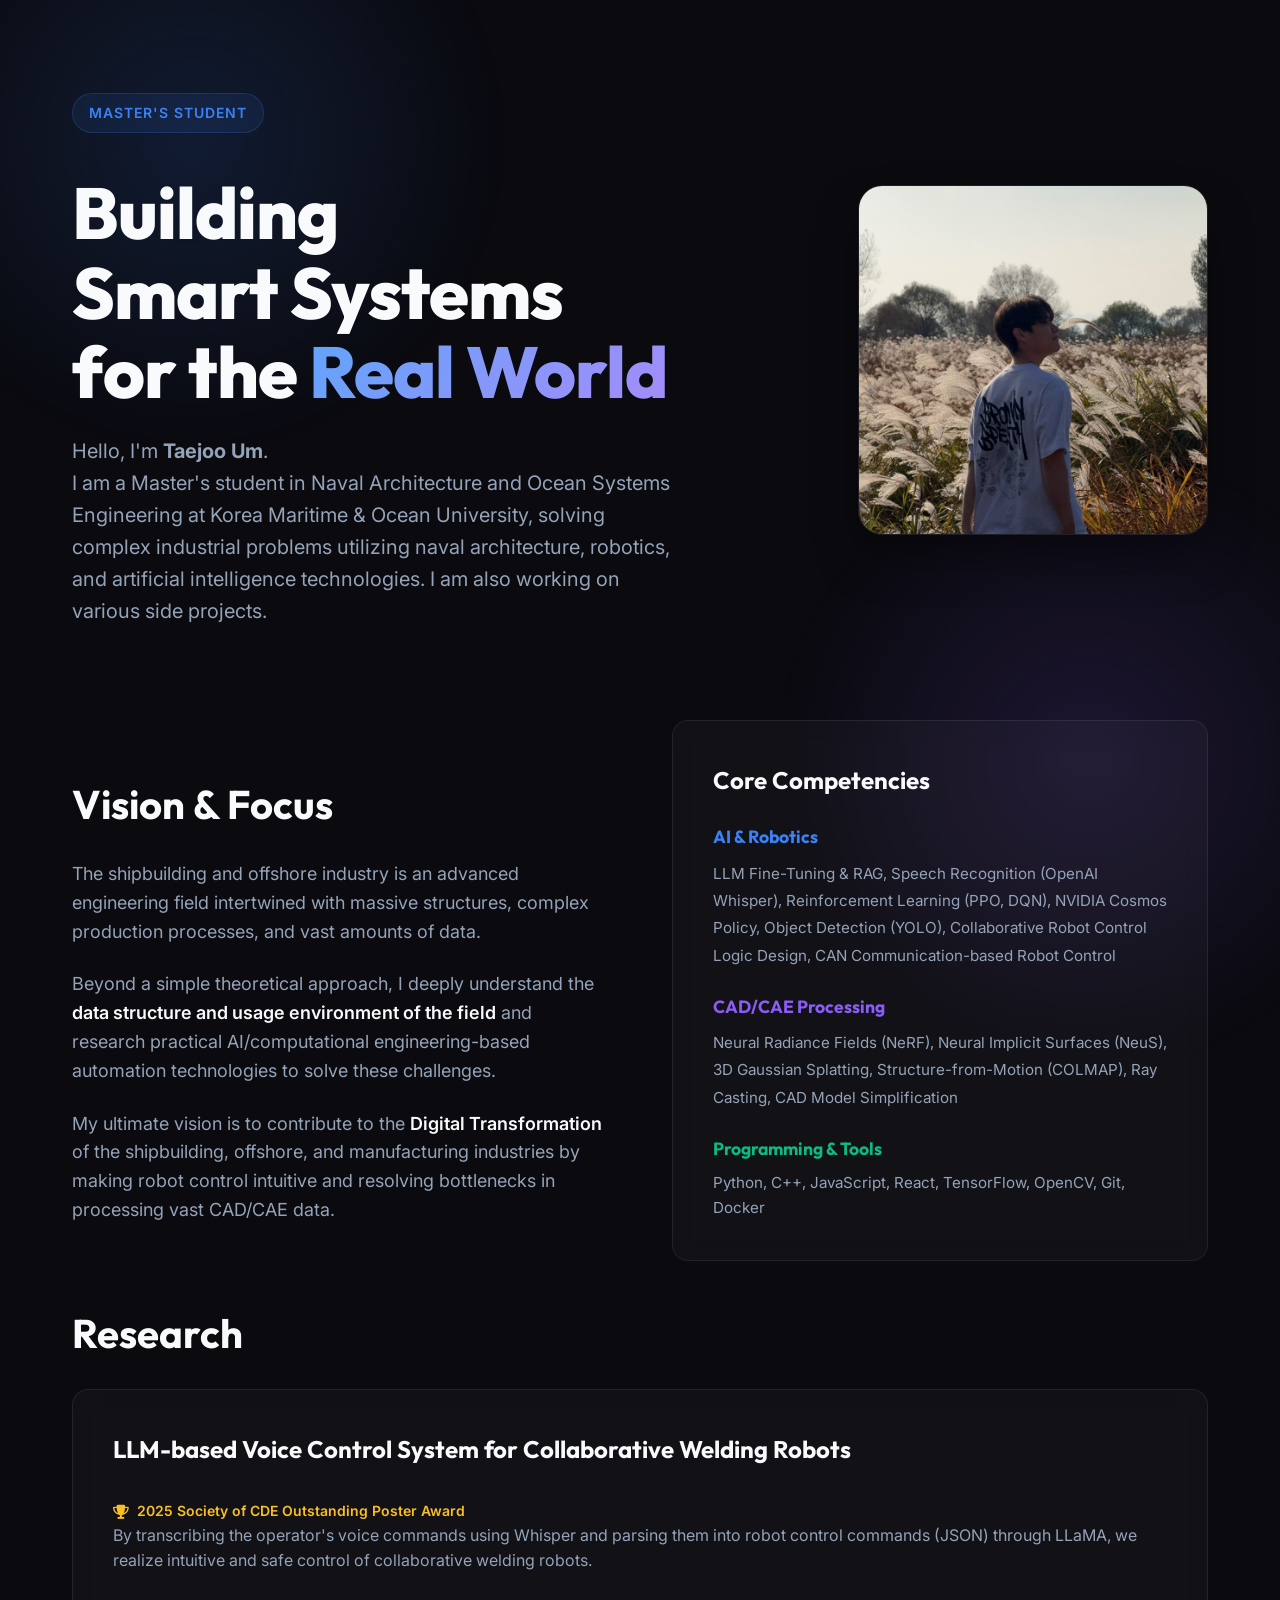
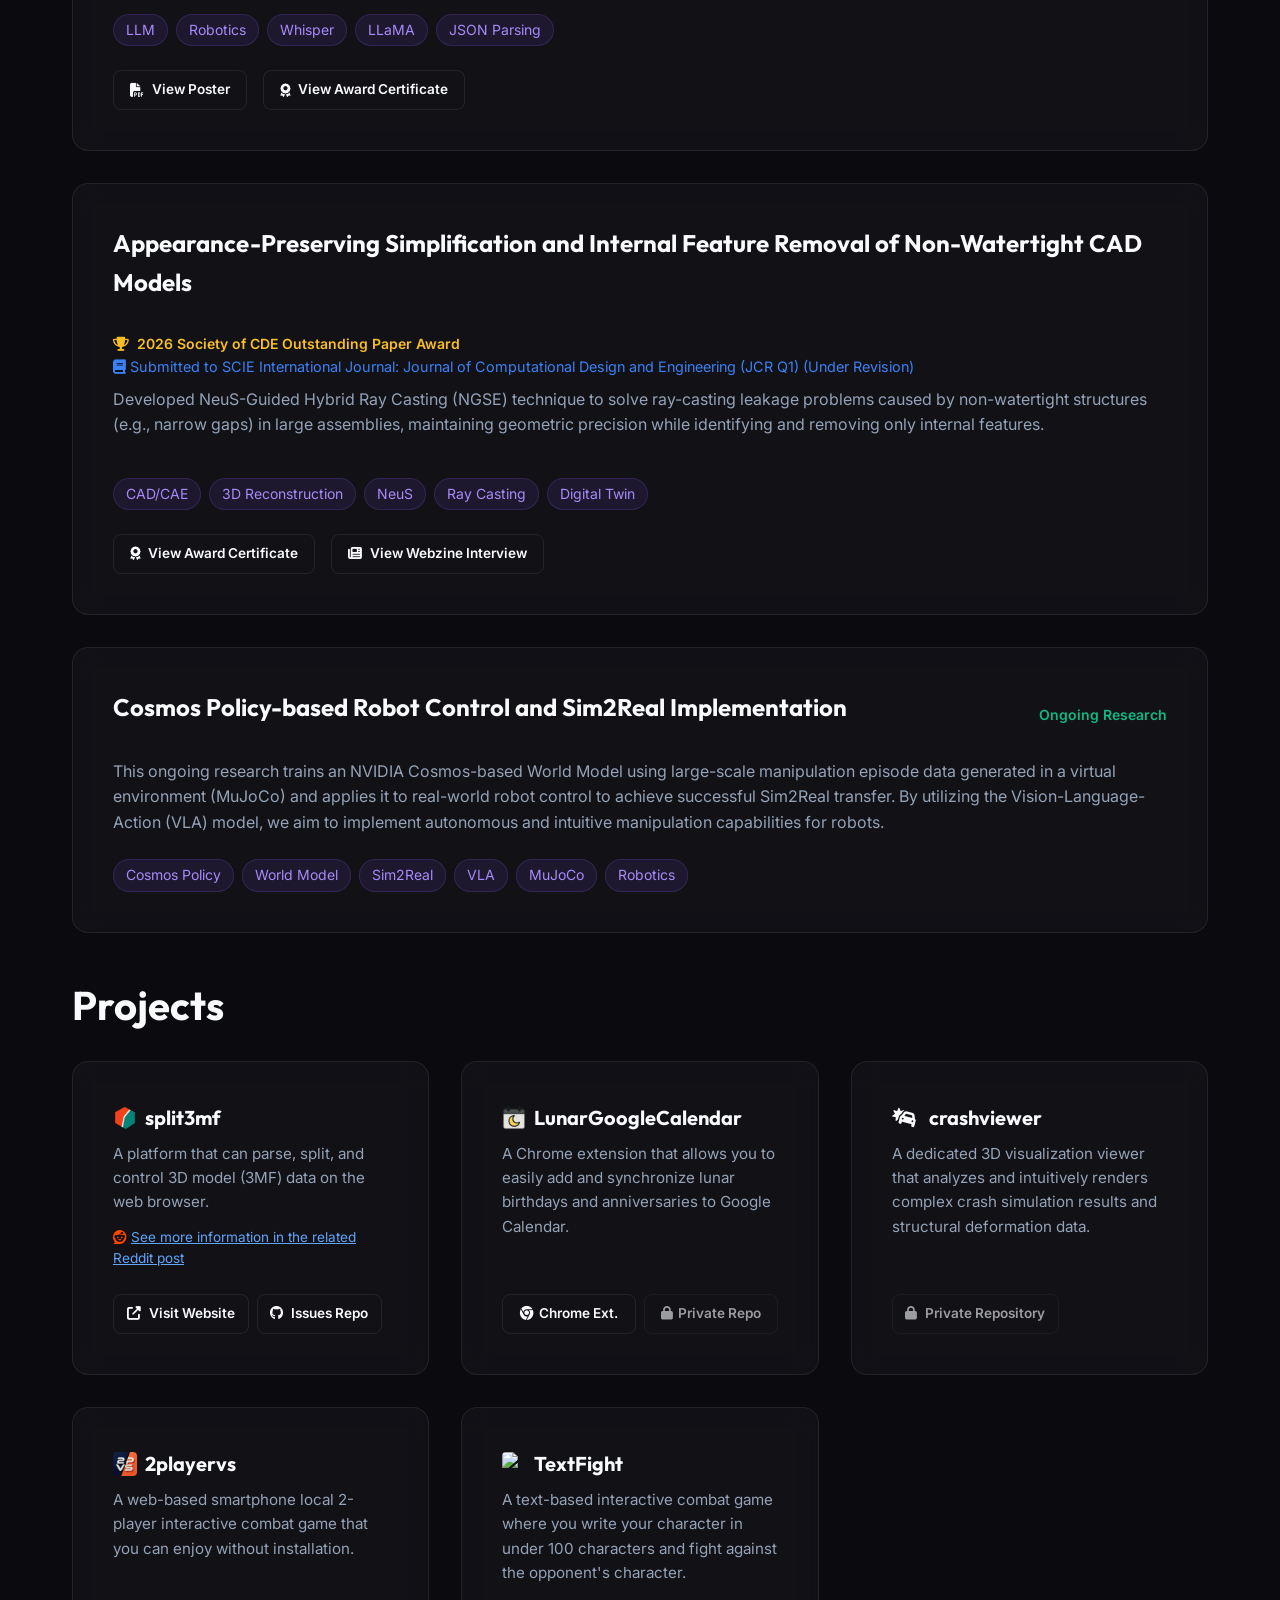
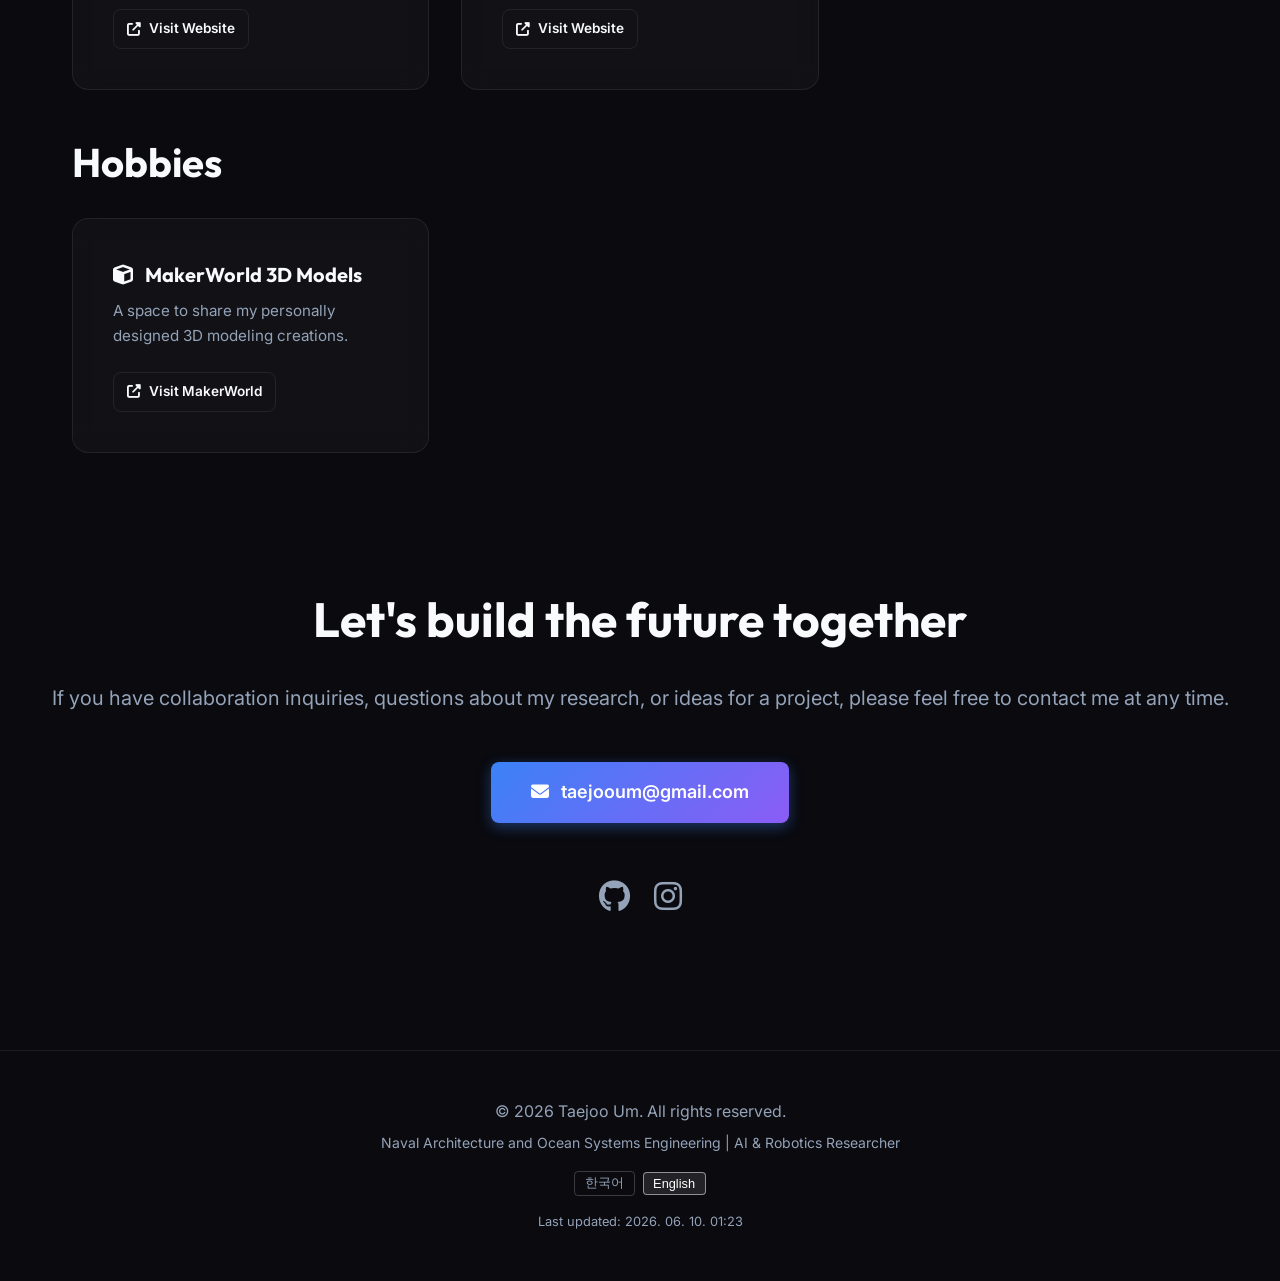
==== commit dcbbc595: "Align card buttons and update LunarGoogleCalendar repo to private" ====
--- a/index.html
+++ b/index.html
@@ -271,10 +271,10 @@
                             <i class="fab fa-chrome" style="margin-right: 0.3rem;"></i>
                             <span class="lang-ko">Chrome 확장앱</span><span class="lang-en">Chrome Ext.</span>
                         </a>
-                        <a href="https://github.com/utj947/lunargooglecalendar" target="_blank" class="btn btn-secondary" style="font-size: 0.85rem; padding: 0.4rem 0.5rem; flex: 1; justify-content: center; white-space: nowrap;">
-                            <i class="fab fa-github" style="margin-right: 0.3rem;"></i>
-                            <span class="lang-ko">레포지토리</span><span class="lang-en">Repository</span>
-                        </a>
+                        <span class="btn btn-secondary" style="font-size: 0.85rem; padding: 0.4rem 0.5rem; flex: 1; justify-content: center; white-space: nowrap; opacity: 0.6; cursor: not-allowed;">
+                            <i class="fas fa-lock" style="margin-right: 0.3rem;"></i>
+                            <span class="lang-ko">Private 레포지토리</span><span class="lang-en">Private Repo</span>
+                        </span>
                     </div>
                 </div>
 
--- a/index.css
+++ b/index.css
@@ -334,6 +334,20 @@
   font-size: 0.95rem;
 }
 
+.project-card, .research-card {
+  display: flex;
+  flex-direction: column;
+  height: 100%;
+}
+
+.project-card > div:last-child, .research-card > div:last-child {
+  margin-top: auto;
+}
+
+.project-card .btn, .research-card .btn {
+  height: 2.5rem;
+}
+
 /* Contact */
 .contact-section {
   text-align: center;
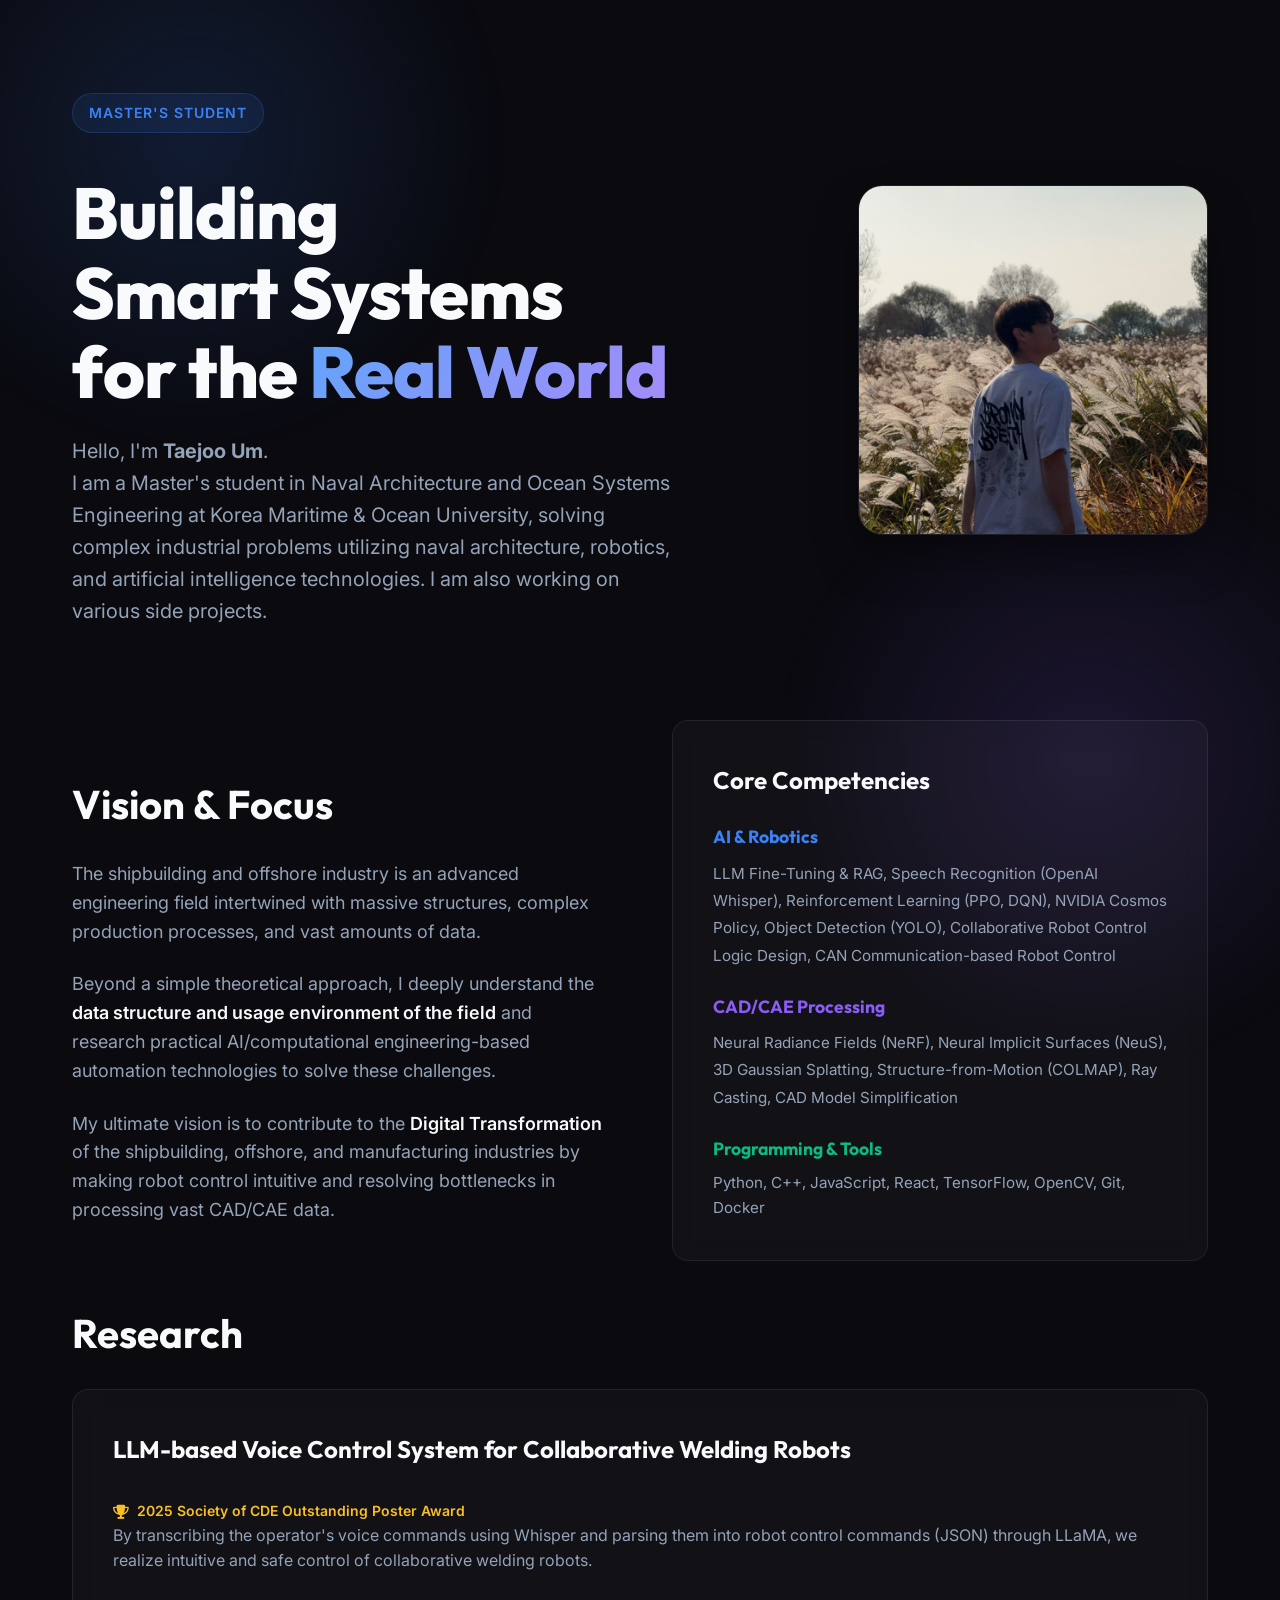
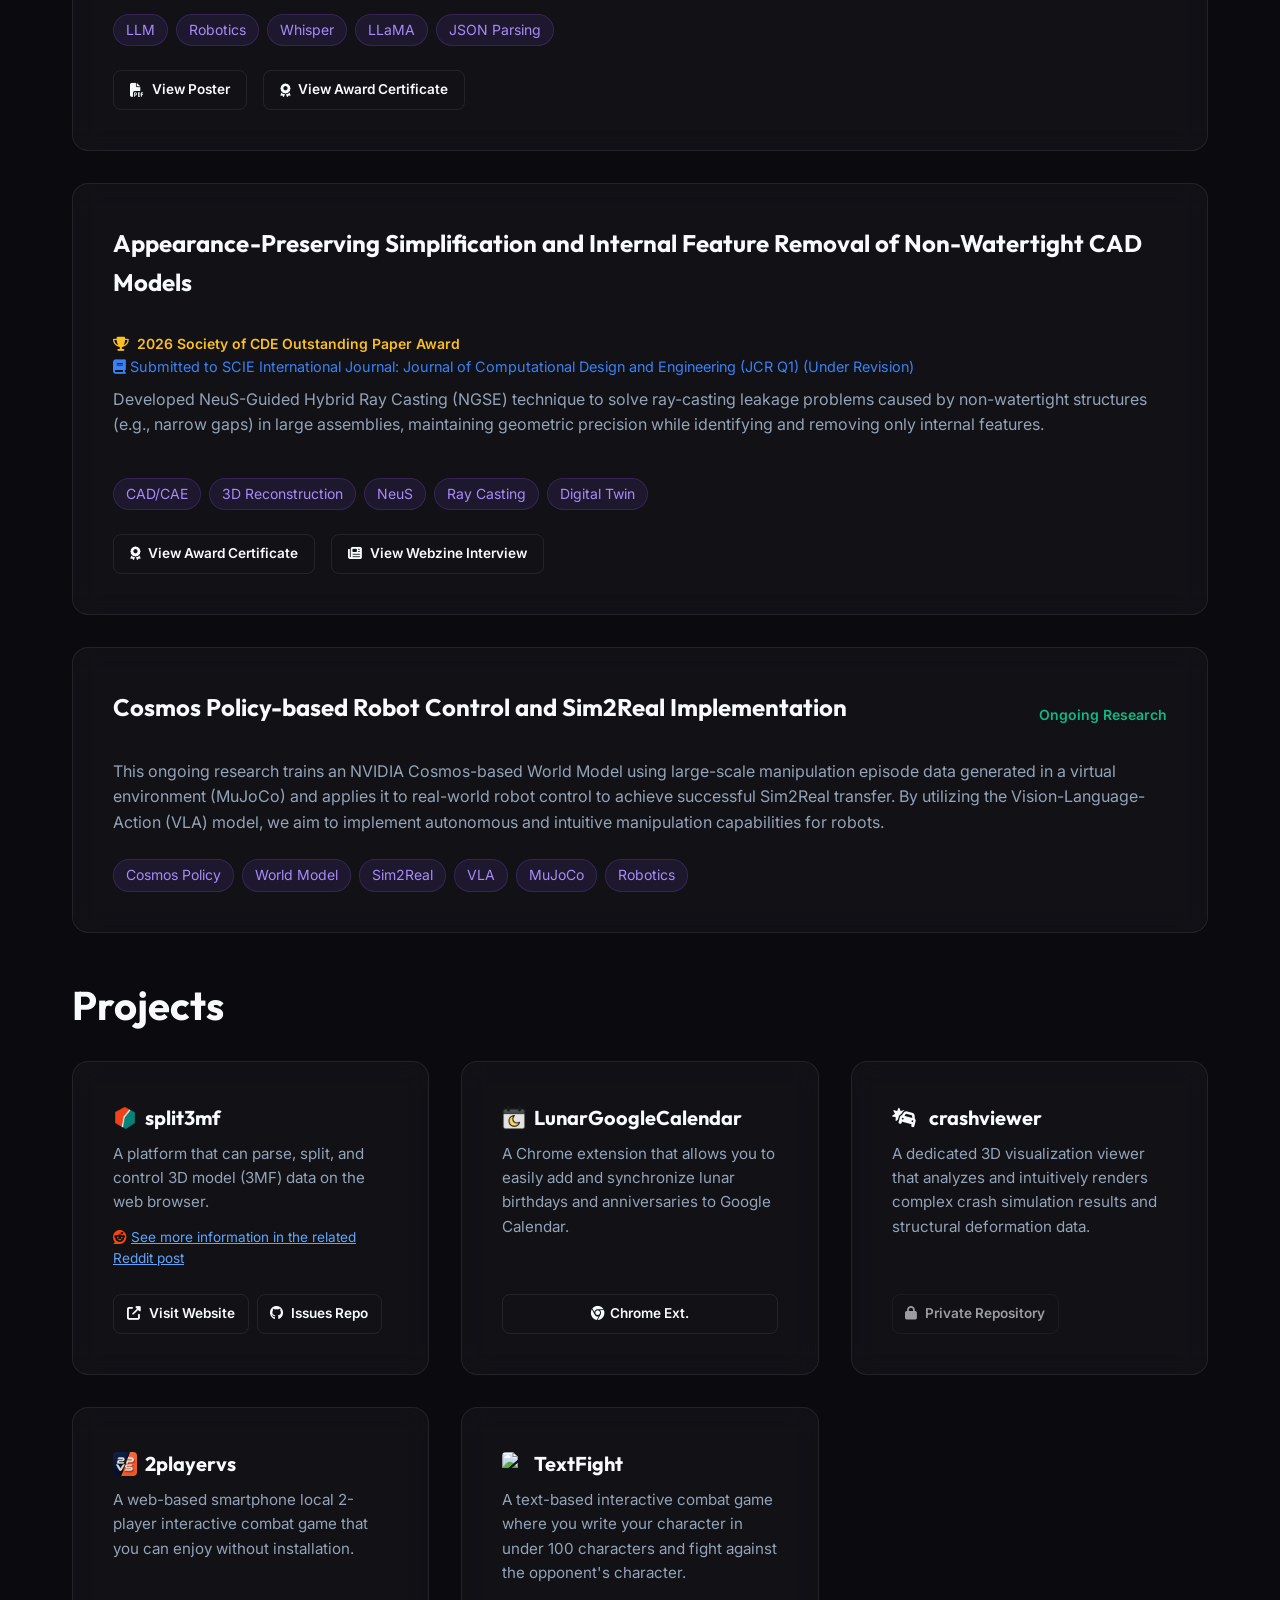
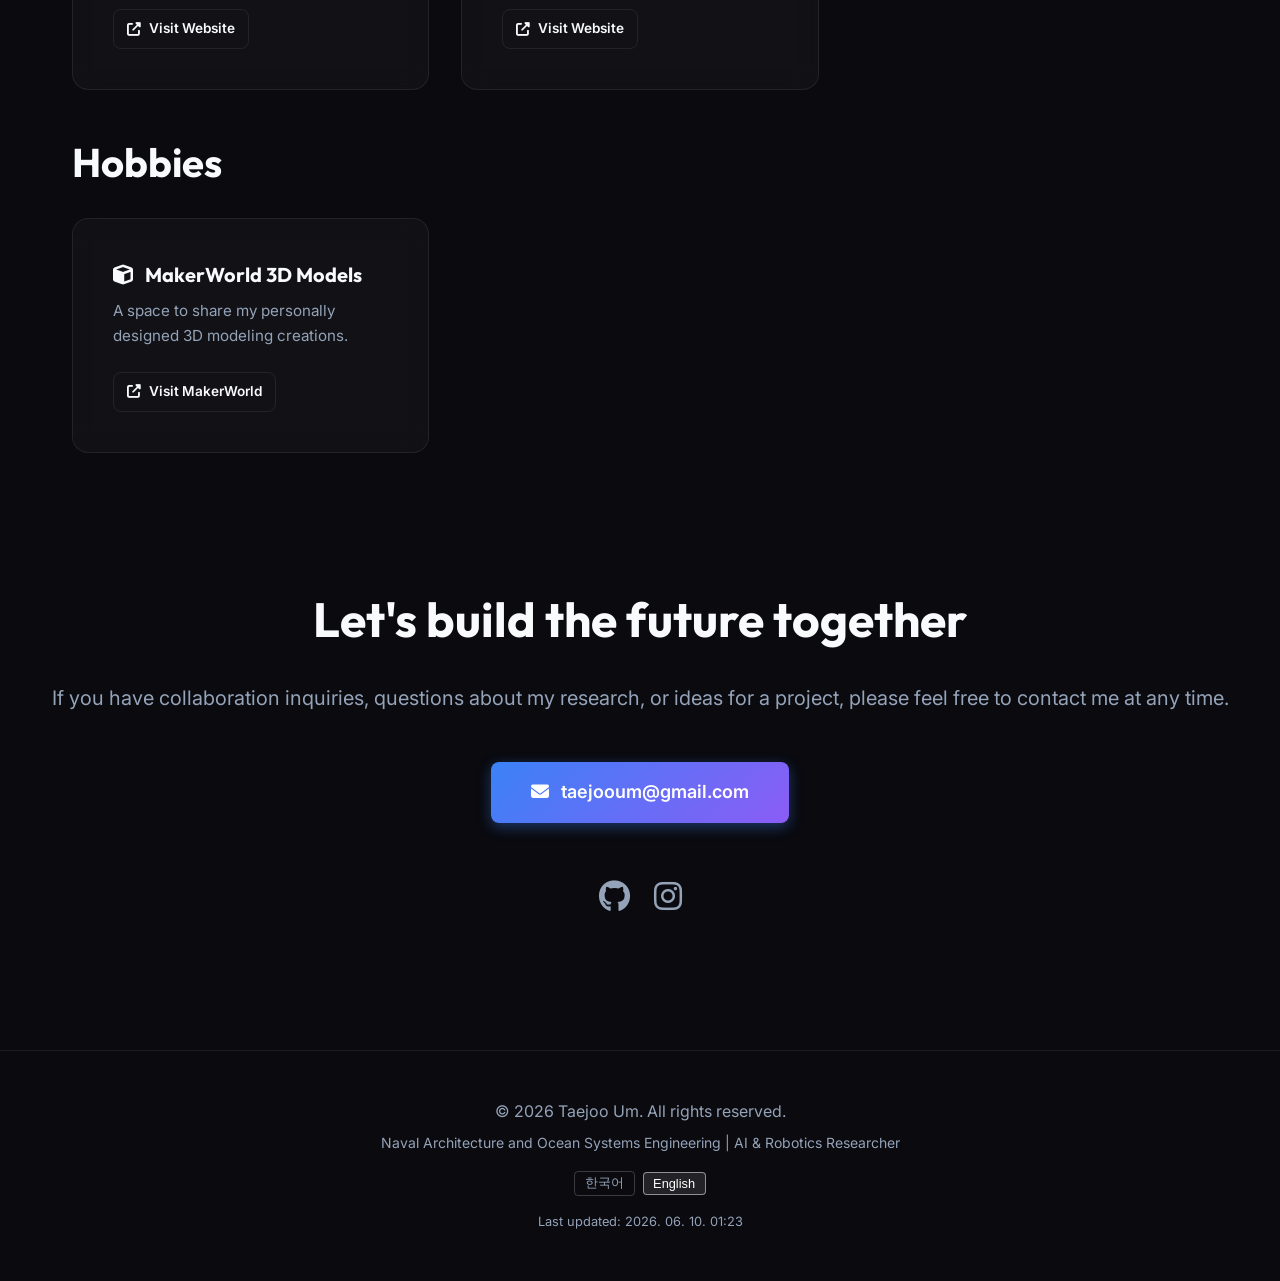
==== commit 7ddddf11: "Remove LunarGoogleCalendar private repo button completely" ====
--- a/index.html
+++ b/index.html
@@ -266,15 +266,11 @@
                     <h3 style="display: flex; align-items: center;"><img src="Lunar2Googlecalendar/icons/icon128.png" alt="LunarGoogleCalendar Logo" style="width: 1.5rem; height: 1.5rem; margin-right: 0.5rem; border-radius: 4px;"> LunarGoogleCalendar</h3>
                     <p style="margin-bottom: 1.5rem;" class="lang-ko">음력 생일 및 기념일을 구글 캘린더에 간편하게 추가하고 동기화할 수 있는 크롬 확장 프로그램입니다.</p>
                     <p style="margin-bottom: 1.5rem;" class="lang-en">A Chrome extension that allows you to easily add and synchronize lunar birthdays and anniversaries to Google Calendar.</p>
-                    <div style="display: flex; gap: 0.5rem; flex-wrap: nowrap;">
+                    <div style="display: flex; gap: 0.5rem; flex-wrap: nowrap; margin-top: auto;">
                         <a href="https://chromewebstore.google.com/detail/%EC%9D%8C%EB%A0%A5-%EC%83%9D%EC%9D%BC-%EA%B5%AC%EA%B8%80%EC%BA%98%EB%A6%B0%EB%8D%94-%EC%B6%94%EA%B0%80%EA%B8%B0/mgogeiiklhbnfgbpmpbebaidhgngikhj?hl=ko&utm_source=ext_sidebar" target="_blank" class="btn btn-secondary" style="font-size: 0.85rem; padding: 0.4rem 0.5rem; flex: 1; justify-content: center; white-space: nowrap;">
                             <i class="fab fa-chrome" style="margin-right: 0.3rem;"></i>
                             <span class="lang-ko">Chrome 확장앱</span><span class="lang-en">Chrome Ext.</span>
                         </a>
-                        <span class="btn btn-secondary" style="font-size: 0.85rem; padding: 0.4rem 0.5rem; flex: 1; justify-content: center; white-space: nowrap; opacity: 0.6; cursor: not-allowed;">
-                            <i class="fas fa-lock" style="margin-right: 0.3rem;"></i>
-                            <span class="lang-ko">Private 레포지토리</span><span class="lang-en">Private Repo</span>
-                        </span>
                     </div>
                 </div>
 
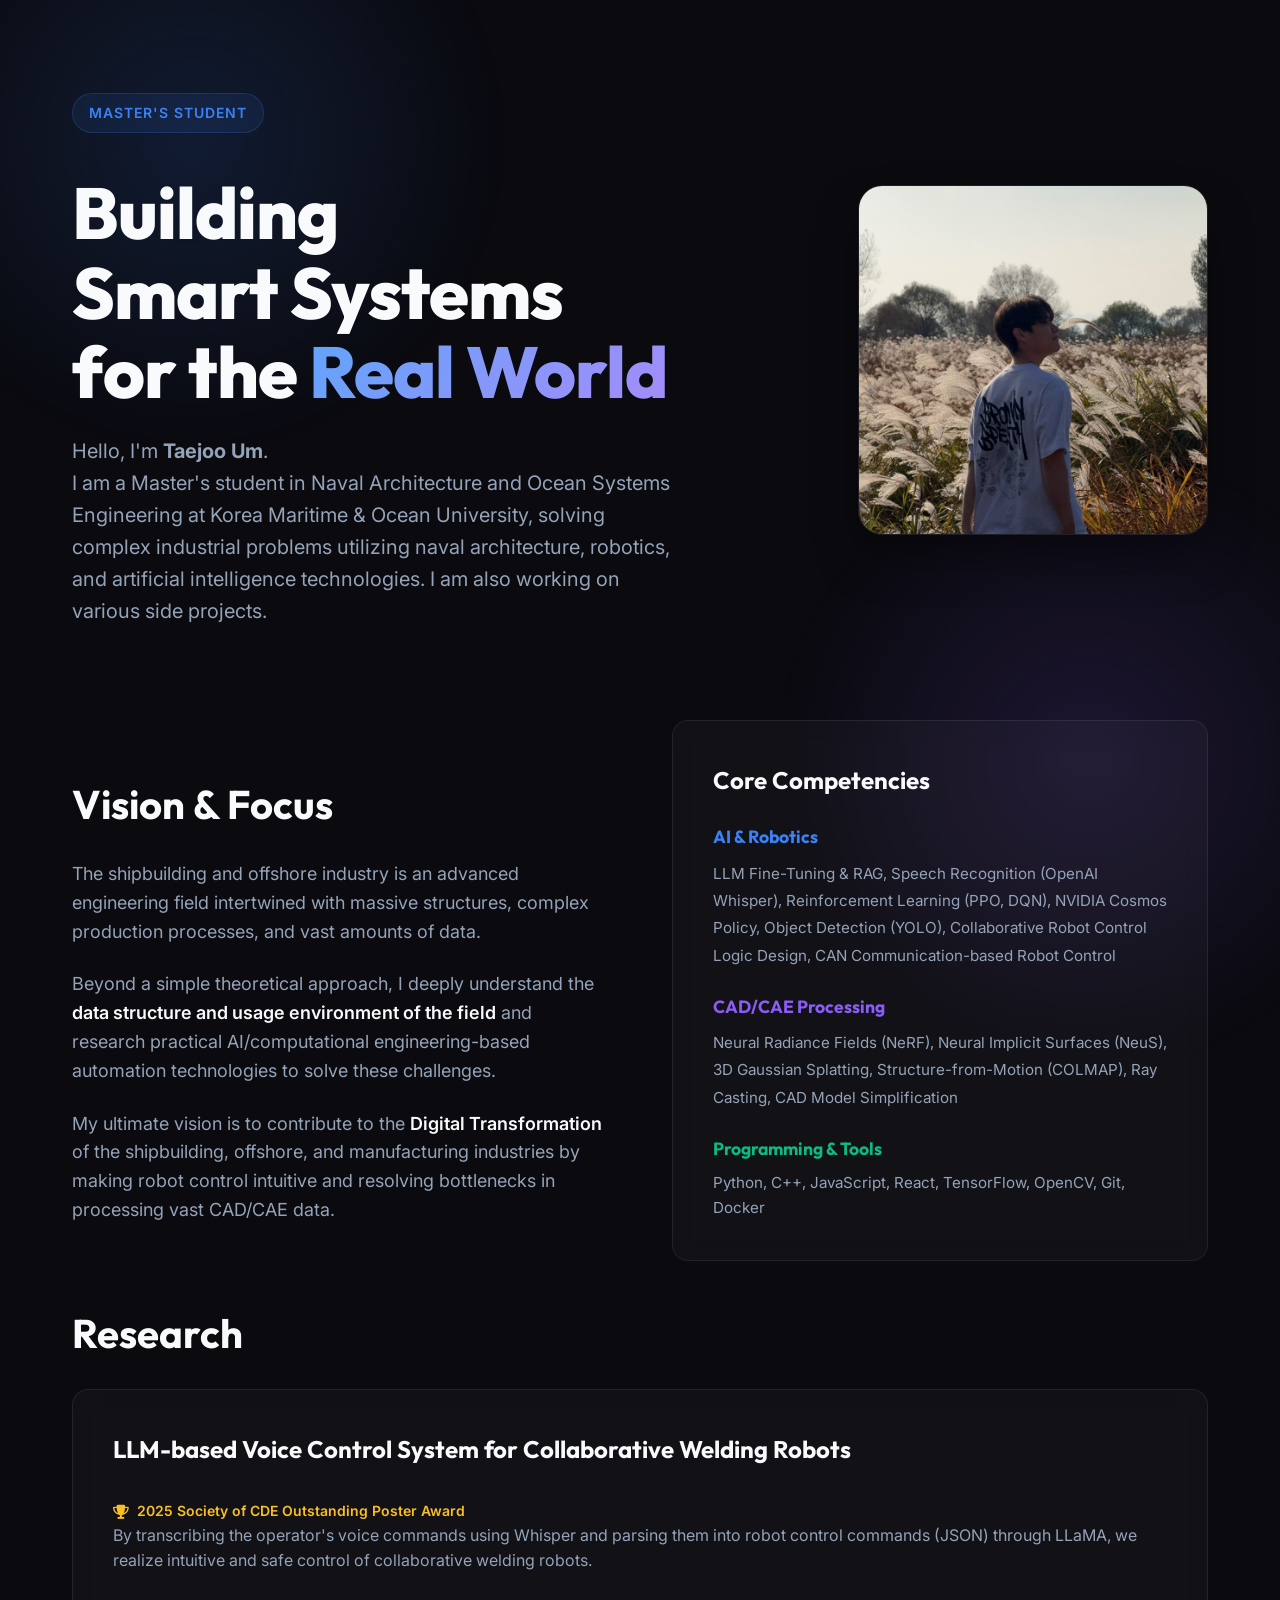
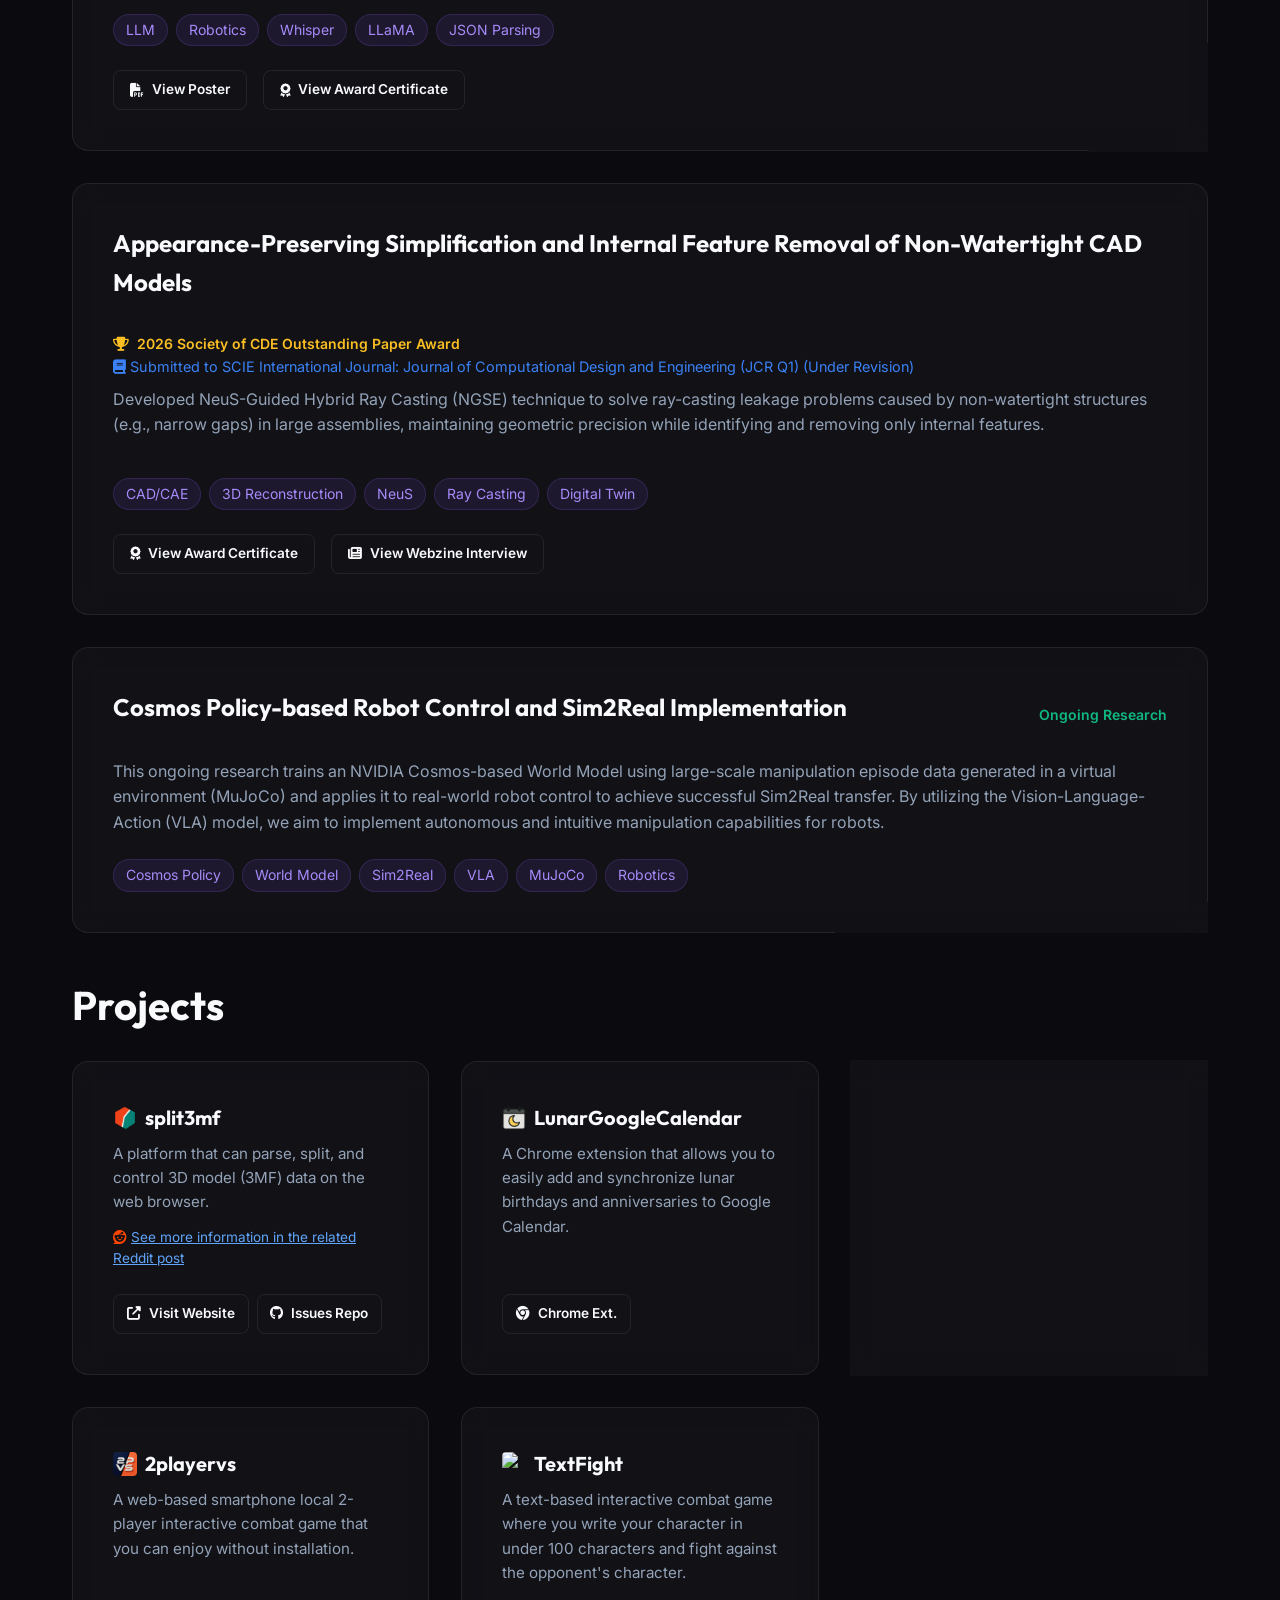
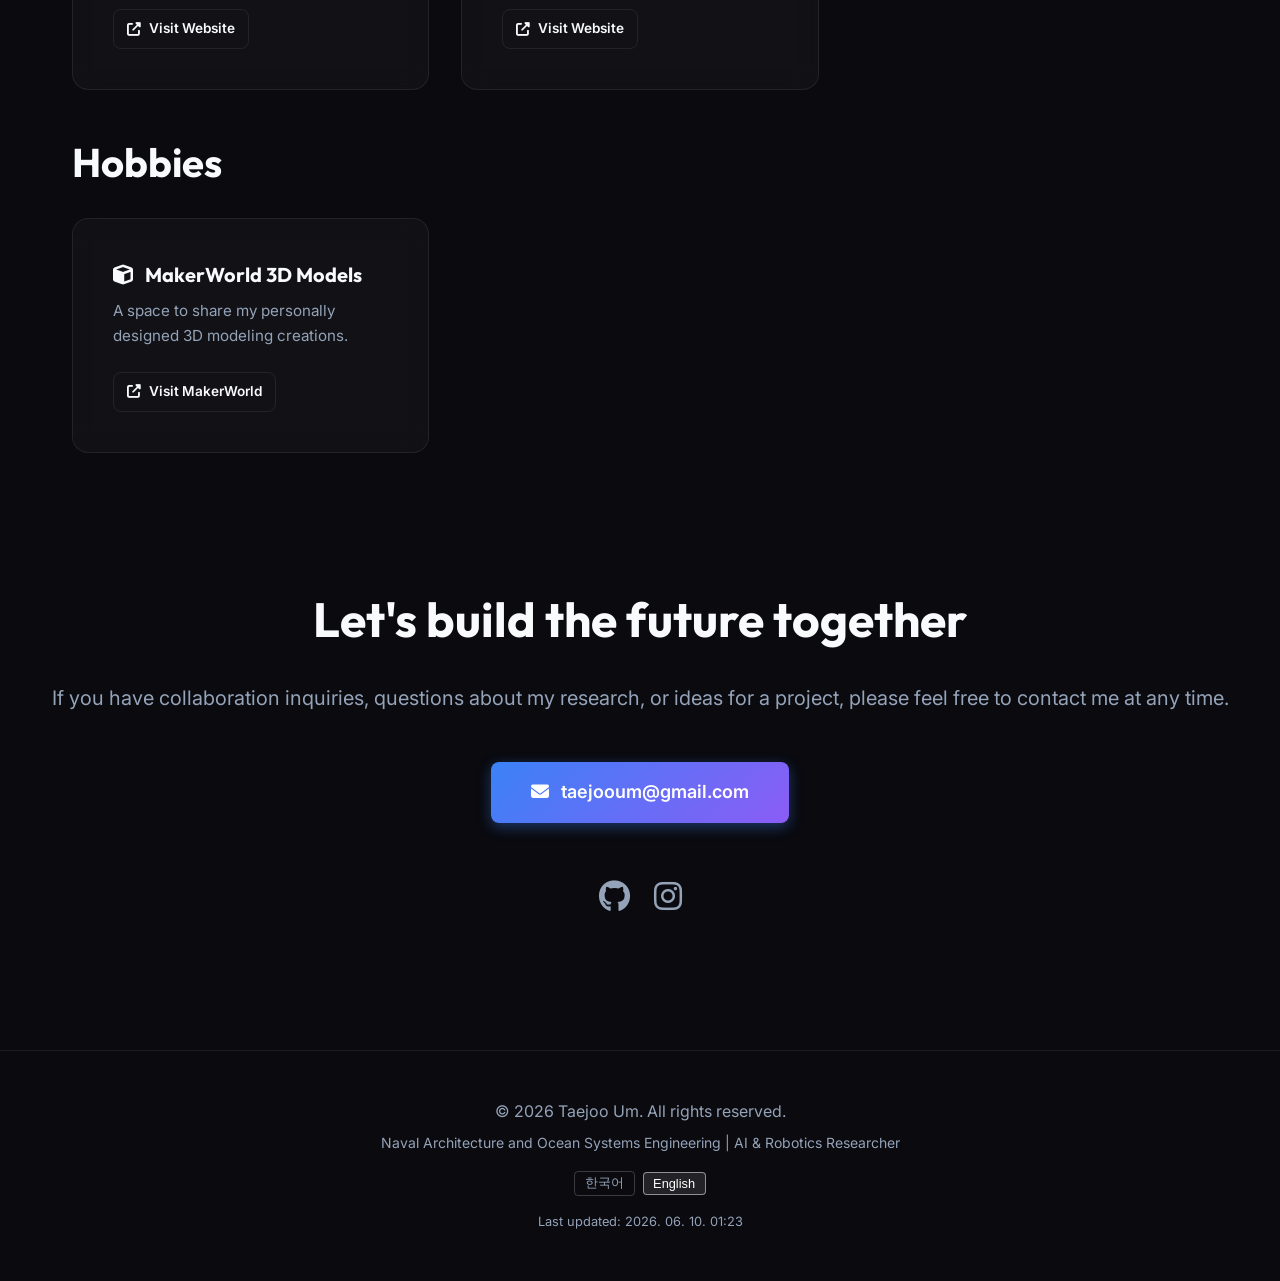
==== commit f9650e23: "Resize Chrome Extension button" ====
--- a/index.html
+++ b/index.html
@@ -266,9 +266,9 @@
                     <h3 style="display: flex; align-items: center;"><img src="Lunar2Googlecalendar/icons/icon128.png" alt="LunarGoogleCalendar Logo" style="width: 1.5rem; height: 1.5rem; margin-right: 0.5rem; border-radius: 4px;"> LunarGoogleCalendar</h3>
                     <p style="margin-bottom: 1.5rem;" class="lang-ko">음력 생일 및 기념일을 구글 캘린더에 간편하게 추가하고 동기화할 수 있는 크롬 확장 프로그램입니다.</p>
                     <p style="margin-bottom: 1.5rem;" class="lang-en">A Chrome extension that allows you to easily add and synchronize lunar birthdays and anniversaries to Google Calendar.</p>
-                    <div style="display: flex; gap: 0.5rem; flex-wrap: nowrap; margin-top: auto;">
-                        <a href="https://chromewebstore.google.com/detail/%EC%9D%8C%EB%A0%A5-%EC%83%9D%EC%9D%BC-%EA%B5%AC%EA%B8%80%EC%BA%98%EB%A6%B0%EB%8D%94-%EC%B6%94%EA%B0%80%EA%B8%B0/mgogeiiklhbnfgbpmpbebaidhgngikhj?hl=ko&utm_source=ext_sidebar" target="_blank" class="btn btn-secondary" style="font-size: 0.85rem; padding: 0.4rem 0.5rem; flex: 1; justify-content: center; white-space: nowrap;">
-                            <i class="fab fa-chrome" style="margin-right: 0.3rem;"></i>
+                    <div style="display: flex; gap: 0.5rem; flex-wrap: wrap; margin-top: auto;">
+                        <a href="https://chromewebstore.google.com/detail/%EC%9D%8C%EB%A0%A5-%EC%83%9D%EC%9D%BC-%EA%B5%AC%EA%B8%80%EC%BA%98%EB%A6%B0%EB%8D%94-%EC%B6%94%EA%B0%80%EA%B8%B0/mgogeiiklhbnfgbpmpbebaidhgngikhj?hl=ko&utm_source=ext_sidebar" target="_blank" class="btn btn-secondary" style="font-size: 0.85rem; padding: 0.4rem 0.8rem; width: auto;">
+                            <i class="fab fa-chrome" style="margin-right: 0.5rem;"></i>
                             <span class="lang-ko">Chrome 확장앱</span><span class="lang-en">Chrome Ext.</span>
                         </a>
                     </div>
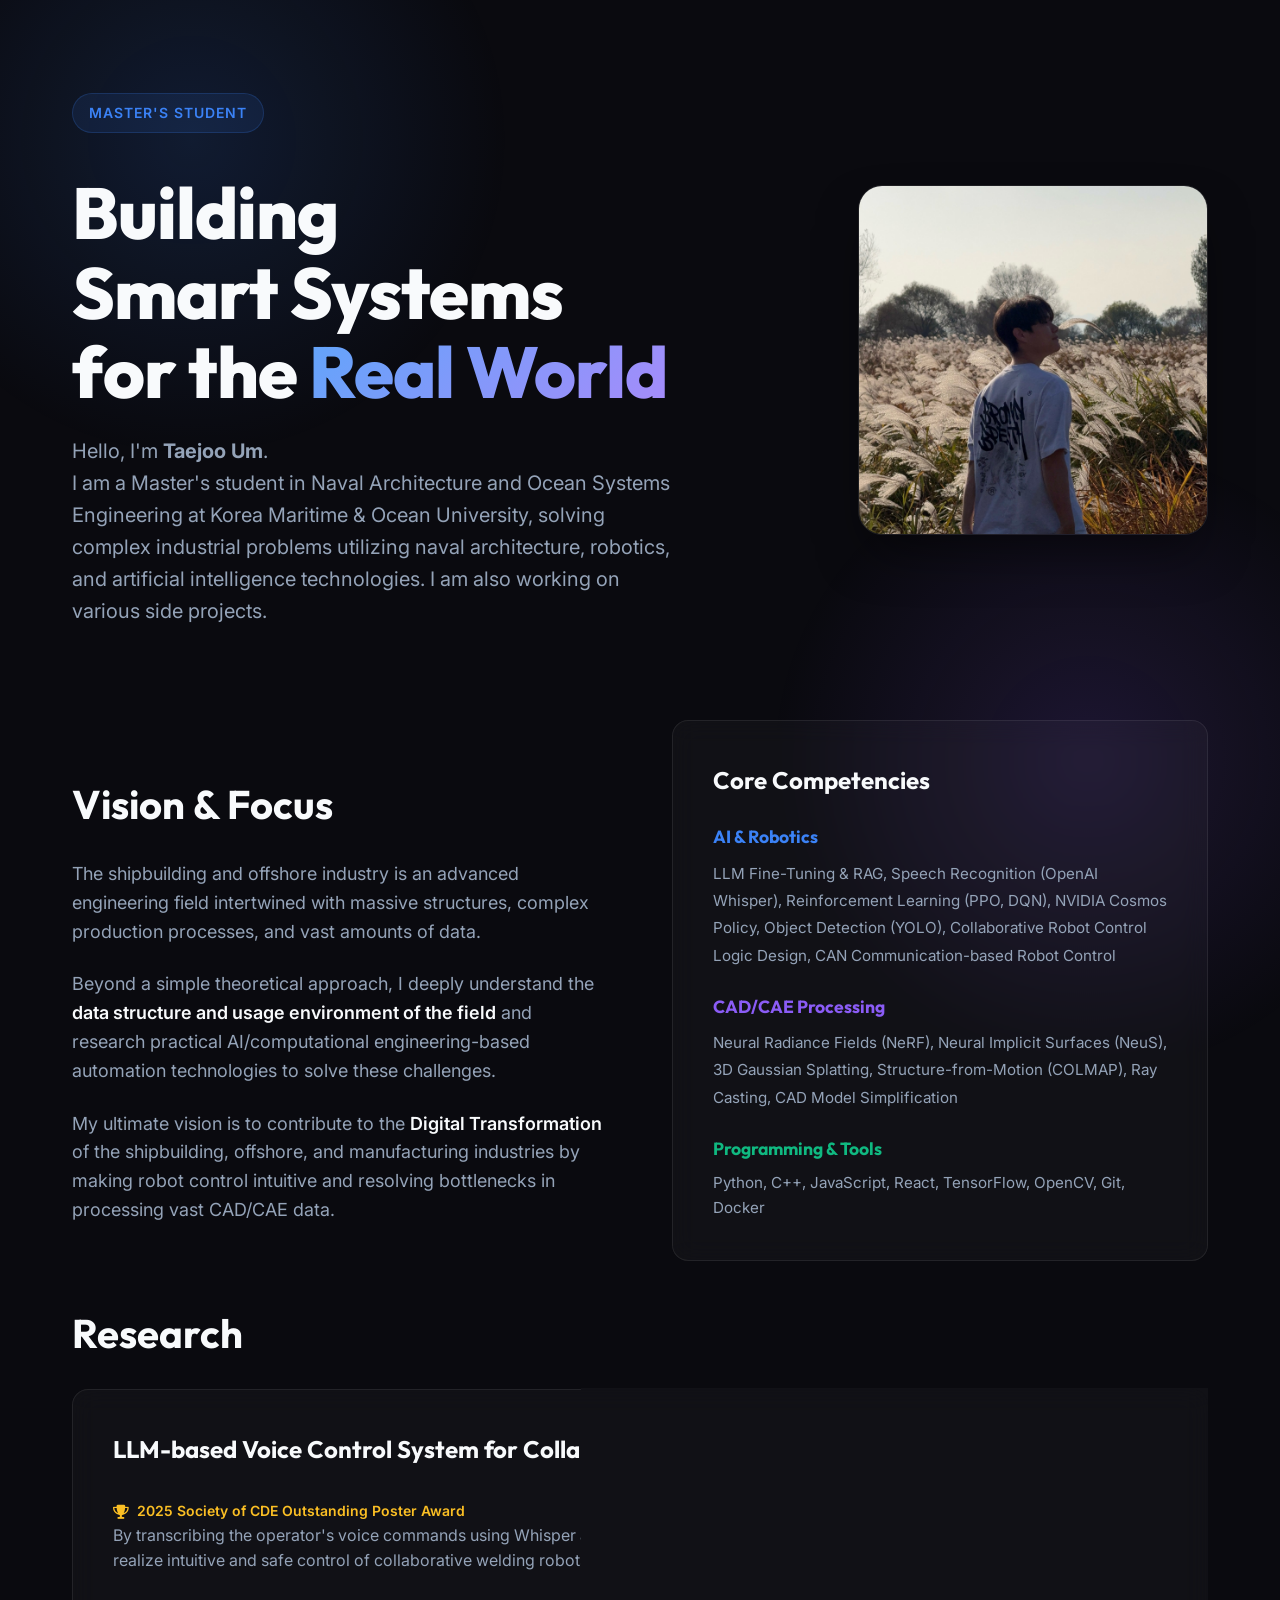
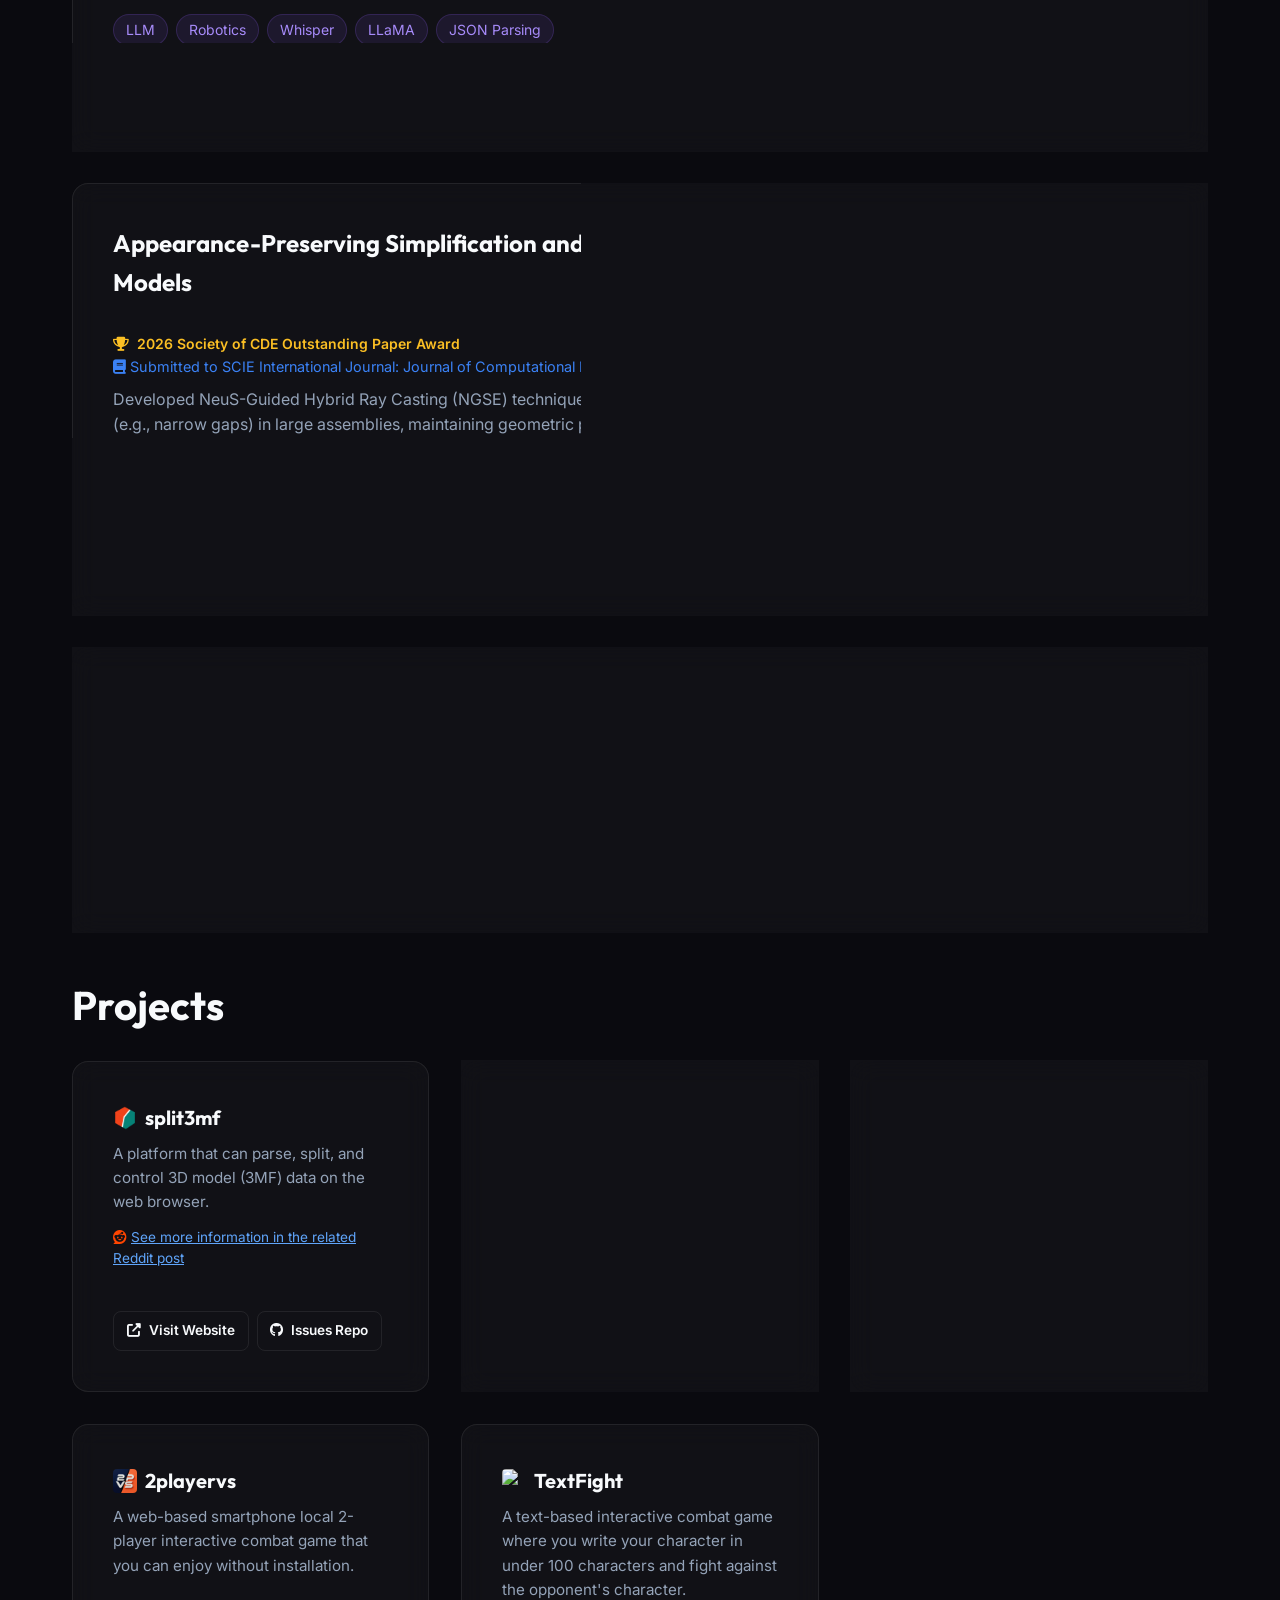
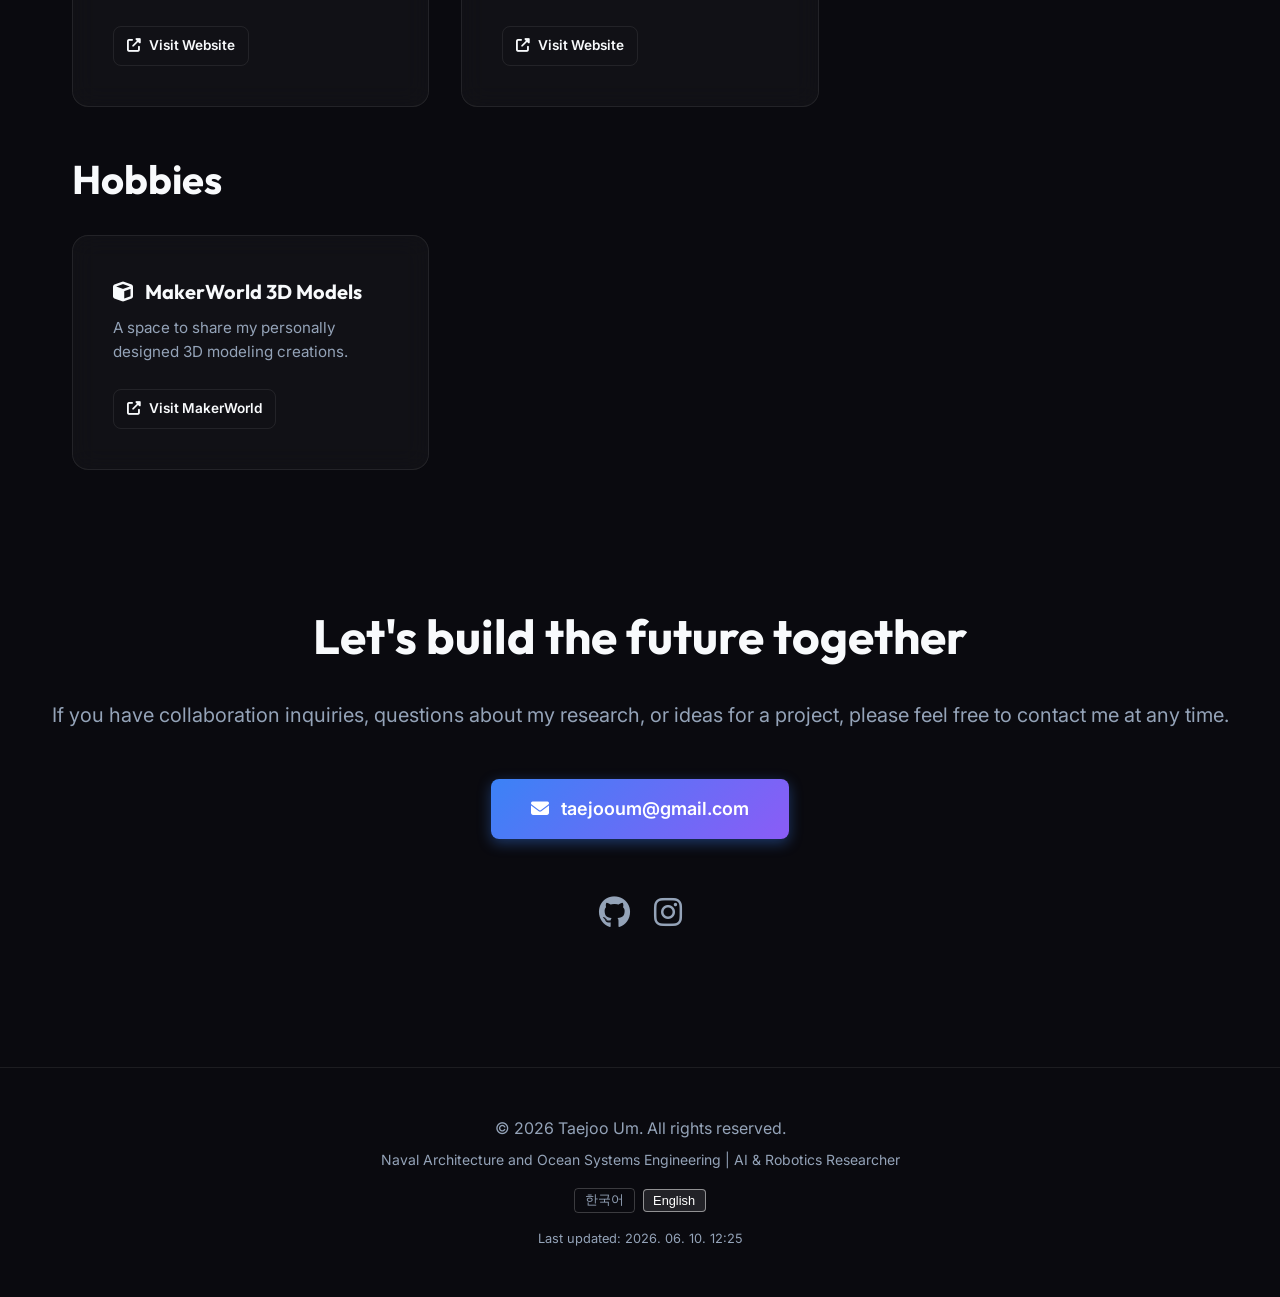
==== commit 63044730: "Add crashviewer demo video link" ====
--- a/index.html
+++ b/index.html
@@ -279,6 +279,10 @@
                     <p style="margin-bottom: 1.5rem;" class="lang-ko">복잡한 충돌 시뮬레이션 결과와 구조 변형 데이터를 분석하고 직관적으로 렌더링하는 3D 시각화 전용 뷰어입니다.</p>
                     <p style="margin-bottom: 1.5rem;" class="lang-en">A dedicated 3D visualization viewer that analyzes and intuitively renders complex crash simulation results and structural deformation data.</p>
                     <div style="display: flex; gap: 0.5rem; flex-wrap: wrap;">
+                        <a href="https://www.youtube.com/watch?v=G5ZqeY-TIO0&amp;feature=youtu.be" target="_blank" class="btn btn-secondary" style="font-size: 0.85rem; padding: 0.4rem 0.8rem; width: auto;">
+                            <i class="fab fa-youtube" style="margin-right: 0.5rem;"></i>
+                            <span class="lang-ko">데모 영상</span><span class="lang-en">Demo Video</span>
+                        </a>
                         <span class="btn btn-secondary" style="font-size: 0.85rem; padding: 0.4rem 0.8rem; width: auto; opacity: 0.6; cursor: not-allowed;"><i class="fas fa-lock" style="margin-right: 0.5rem;"></i>Private Repository</span>
                     </div>
                 </div>
@@ -359,8 +363,8 @@
                 <button class="footer-lang-btn" onclick="setLanguage('en')" id="btn-en">English</button>
             </div>
             <p id="last-updated" style="font-size: 0.8rem; color: var(--text-secondary); text-align: center; margin-top: 1rem;">
-                <span class="lang-ko">마지막 업데이트 : 2026. 06. 10. 01:23</span>
-                <span class="lang-en">Last updated: 2026. 06. 10. 01:23</span>
+                <span class="lang-ko">마지막 업데이트 : 2026. 06. 10. 12:25</span>
+                <span class="lang-en">Last updated: 2026. 06. 10. 12:25</span>
             </p>
         </div>
     </footer>
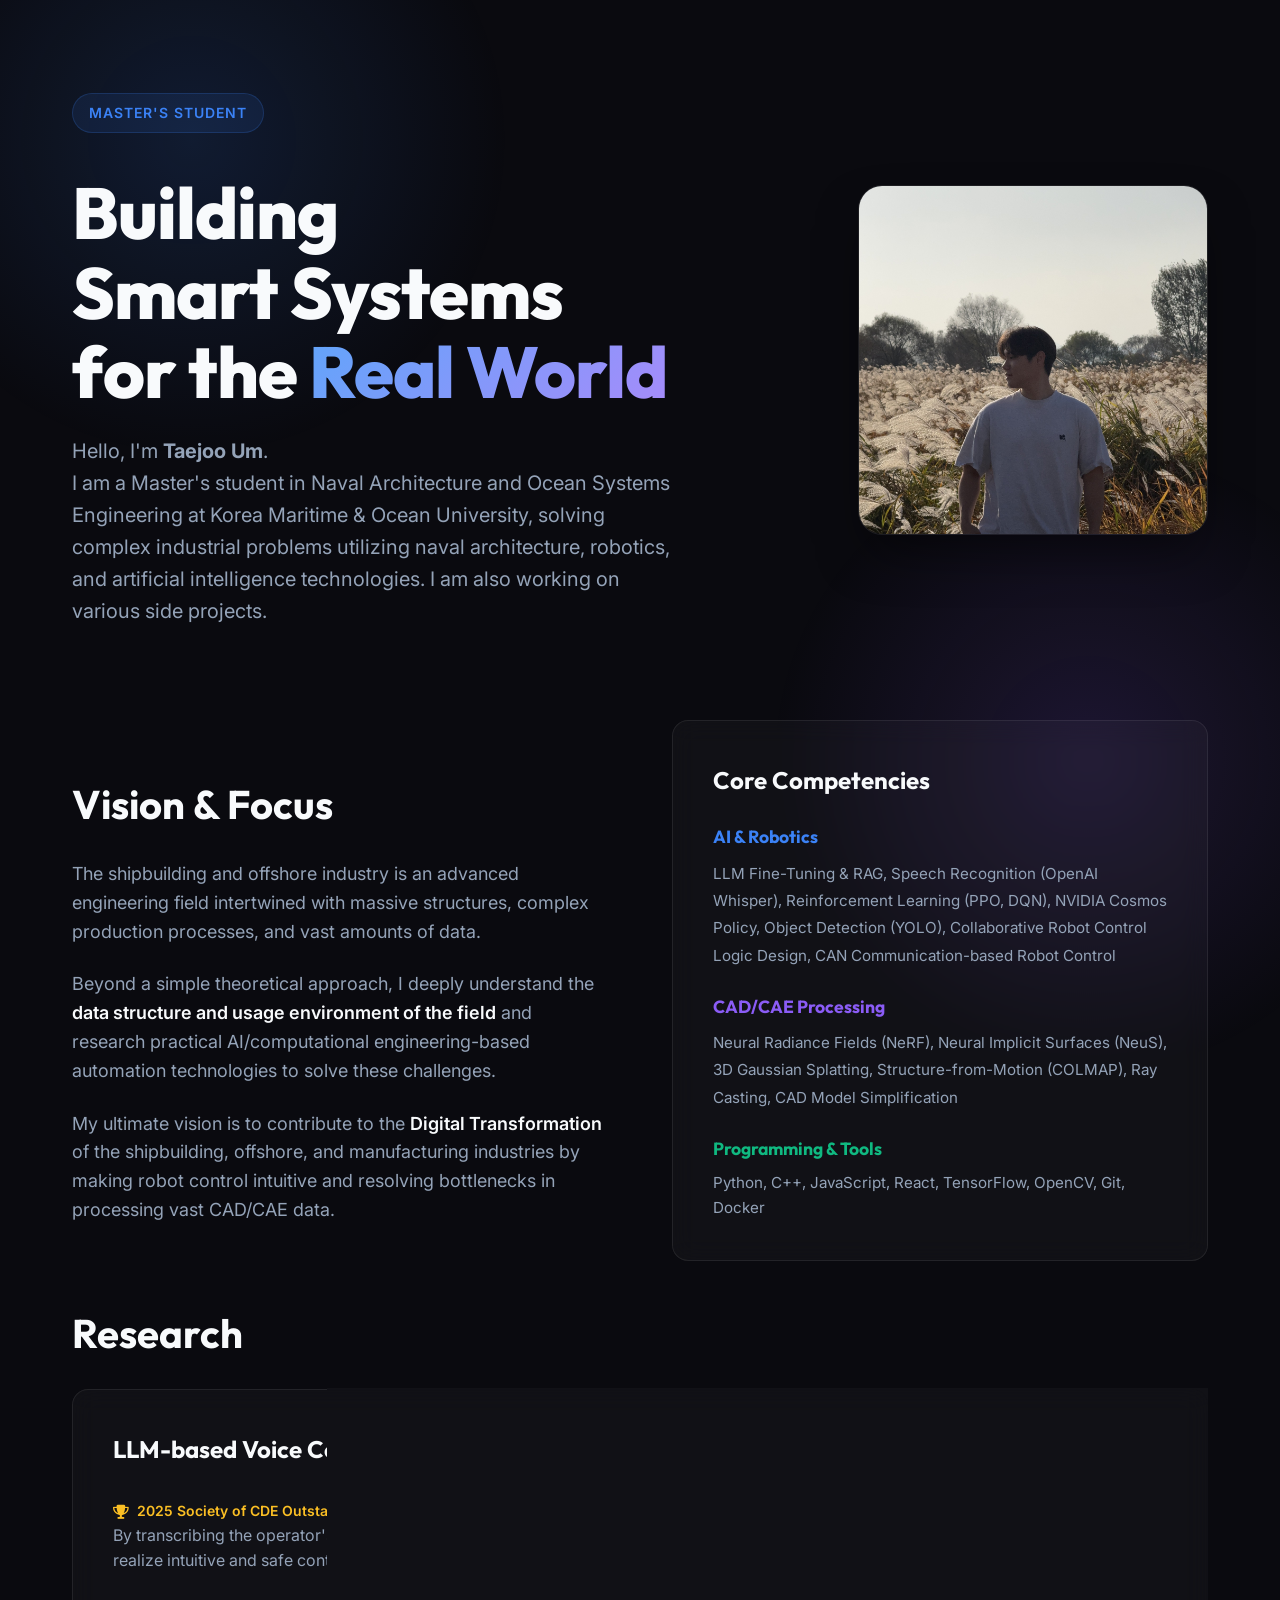
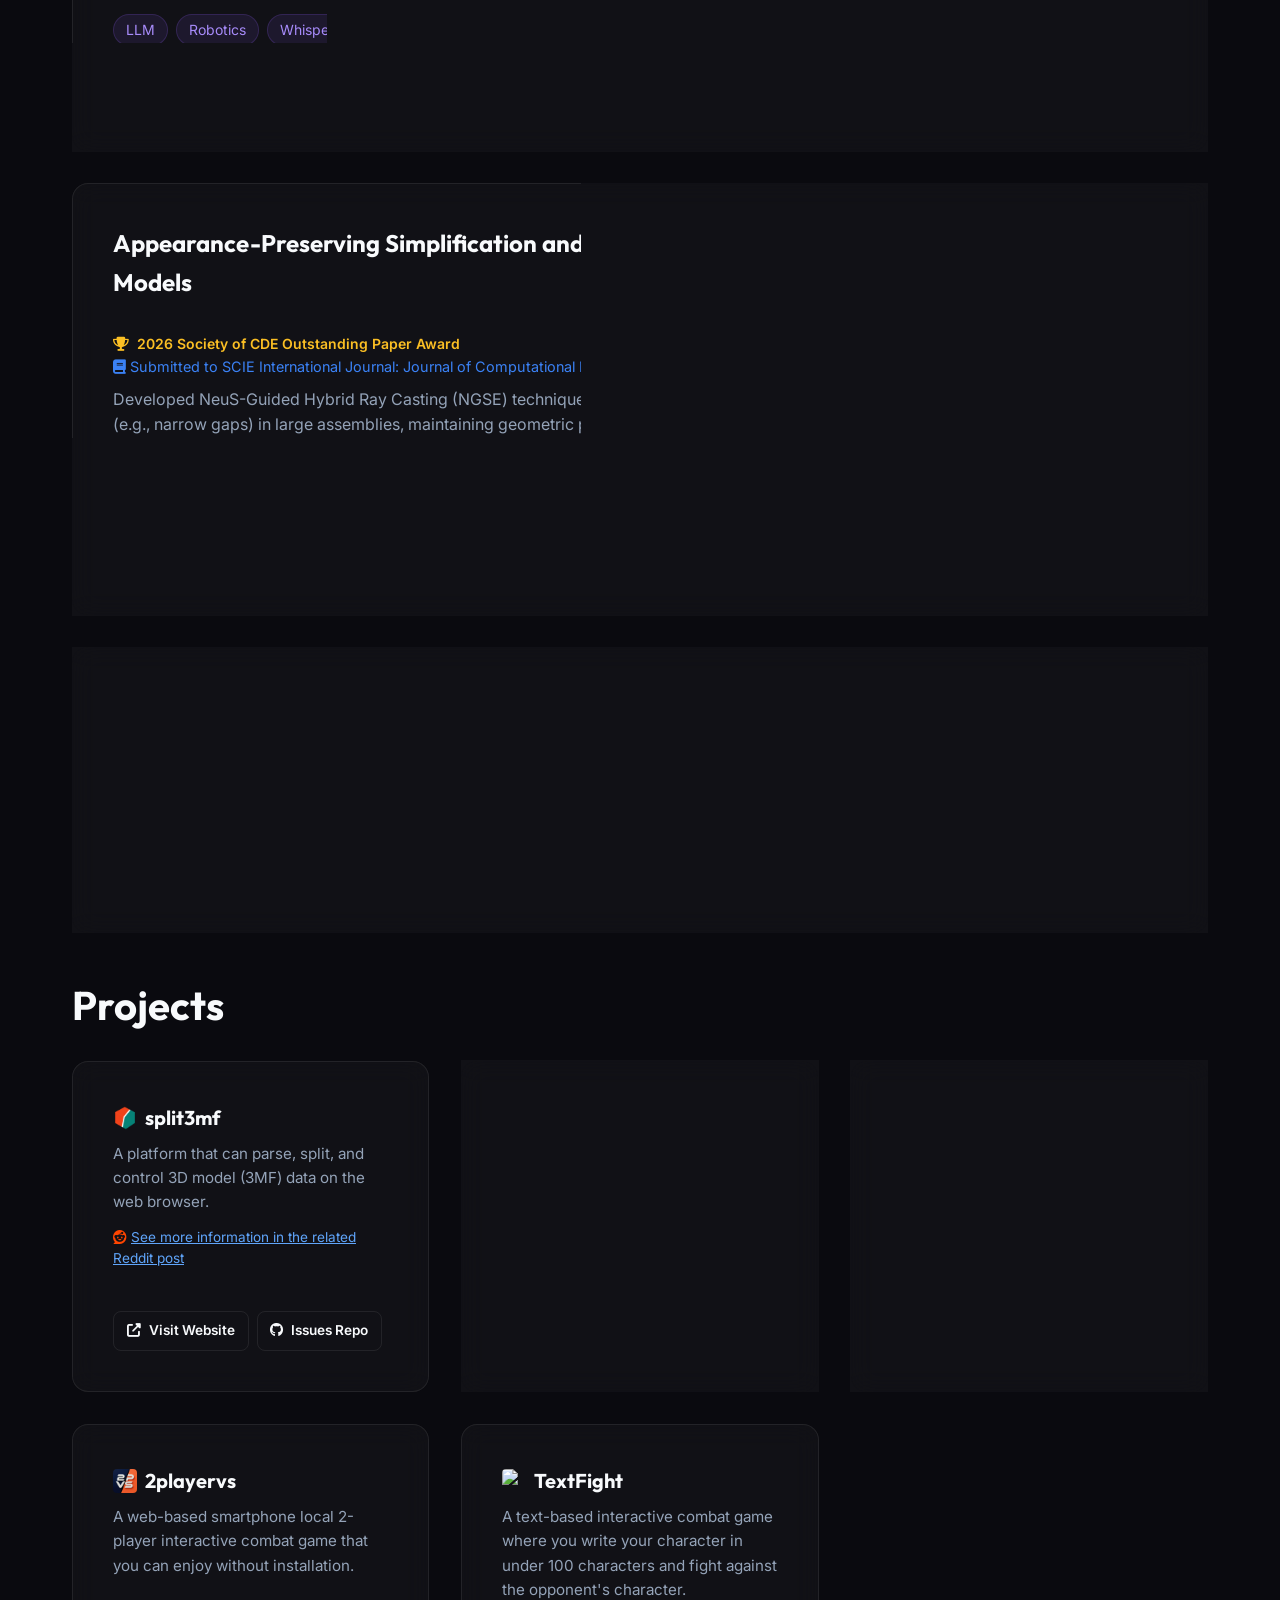
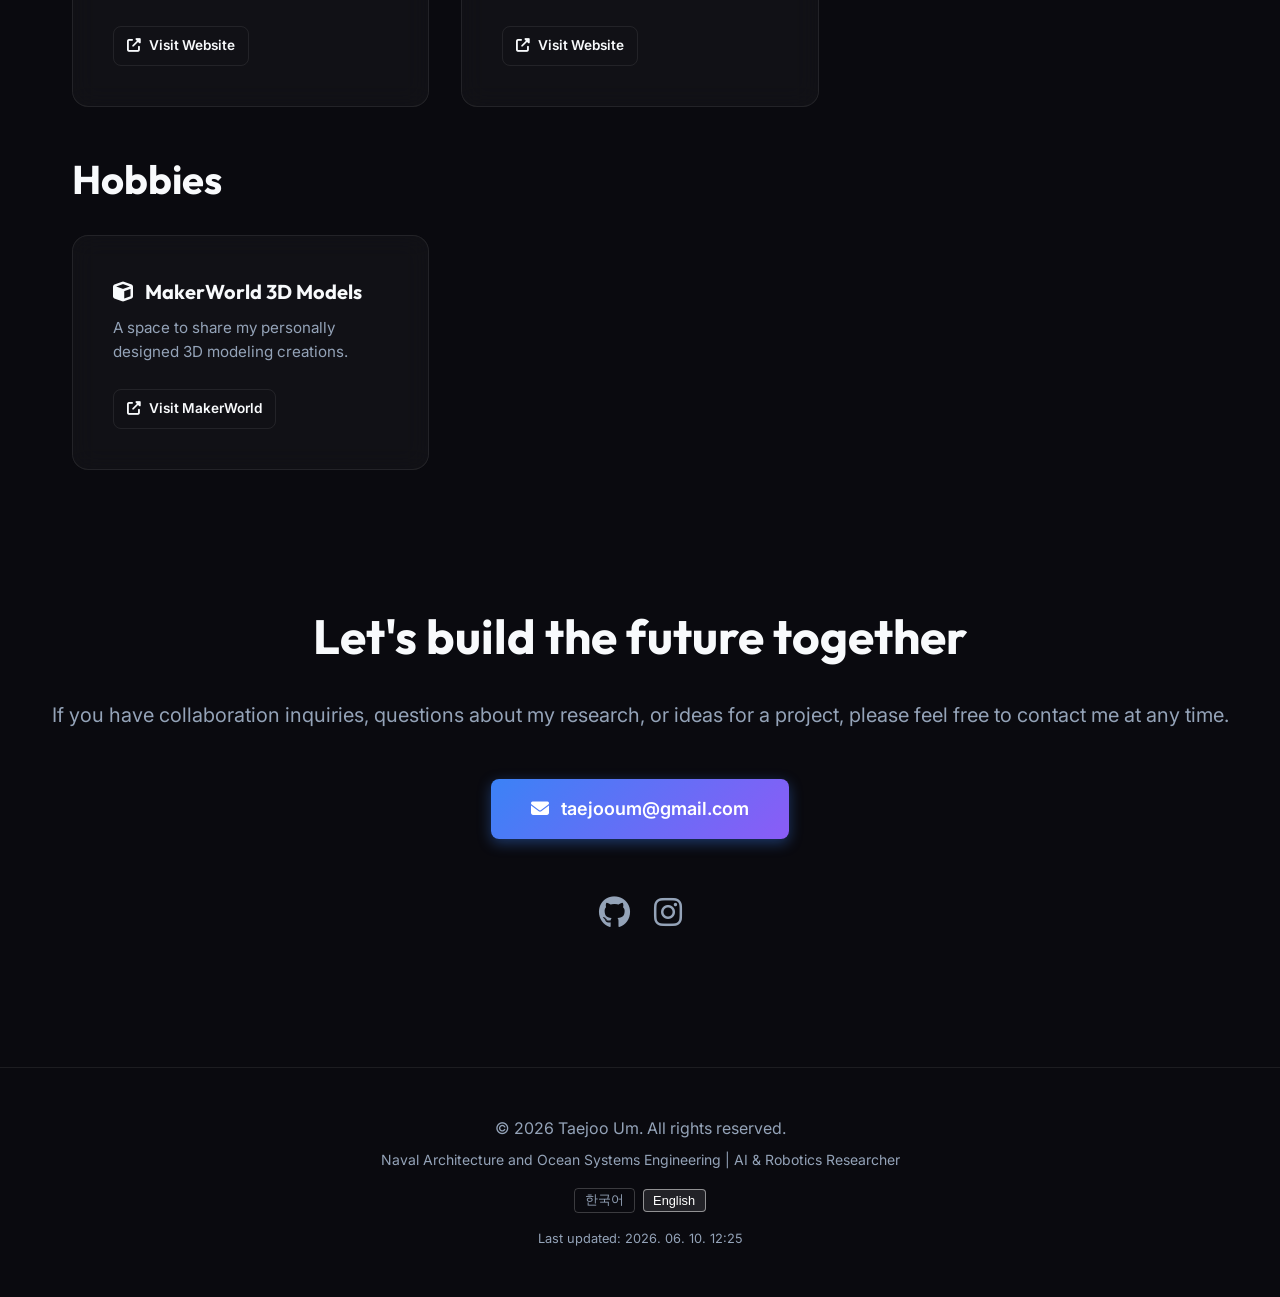
==== commit 43d16f8b: "Update crashviewer description" ====
--- a/index.html
+++ b/index.html
@@ -276,8 +276,8 @@
 
                 <div class="glass-card project-card">
                     <h3><i class="fas fa-car-crash" style="margin-right: 0.5rem;"></i> crashviewer</h3>
-                    <p style="margin-bottom: 1.5rem;" class="lang-ko">복잡한 충돌 시뮬레이션 결과와 구조 변형 데이터를 분석하고 직관적으로 렌더링하는 3D 시각화 전용 뷰어입니다.</p>
-                    <p style="margin-bottom: 1.5rem;" class="lang-en">A dedicated 3D visualization viewer that analyzes and intuitively renders complex crash simulation results and structural deformation data.</p>
+                    <p style="margin-bottom: 1.5rem;" class="lang-ko">수십 시간의 주차 블랙박스 영상에서 사고 의심 시점을 자동으로 탐지해주는 사후 영상 분석 프로그램</p>
+                    <p style="margin-bottom: 1.5rem;" class="lang-en">A post-event video analysis tool that automatically detects suspected accident moments in tens of hours of parked dashcam footage.</p>
                     <div style="display: flex; gap: 0.5rem; flex-wrap: wrap;">
                         <a href="https://www.youtube.com/watch?v=G5ZqeY-TIO0&amp;feature=youtu.be" target="_blank" class="btn btn-secondary" style="font-size: 0.85rem; padding: 0.4rem 0.8rem; width: auto;">
                             <i class="fab fa-youtube" style="margin-right: 0.5rem;"></i>
